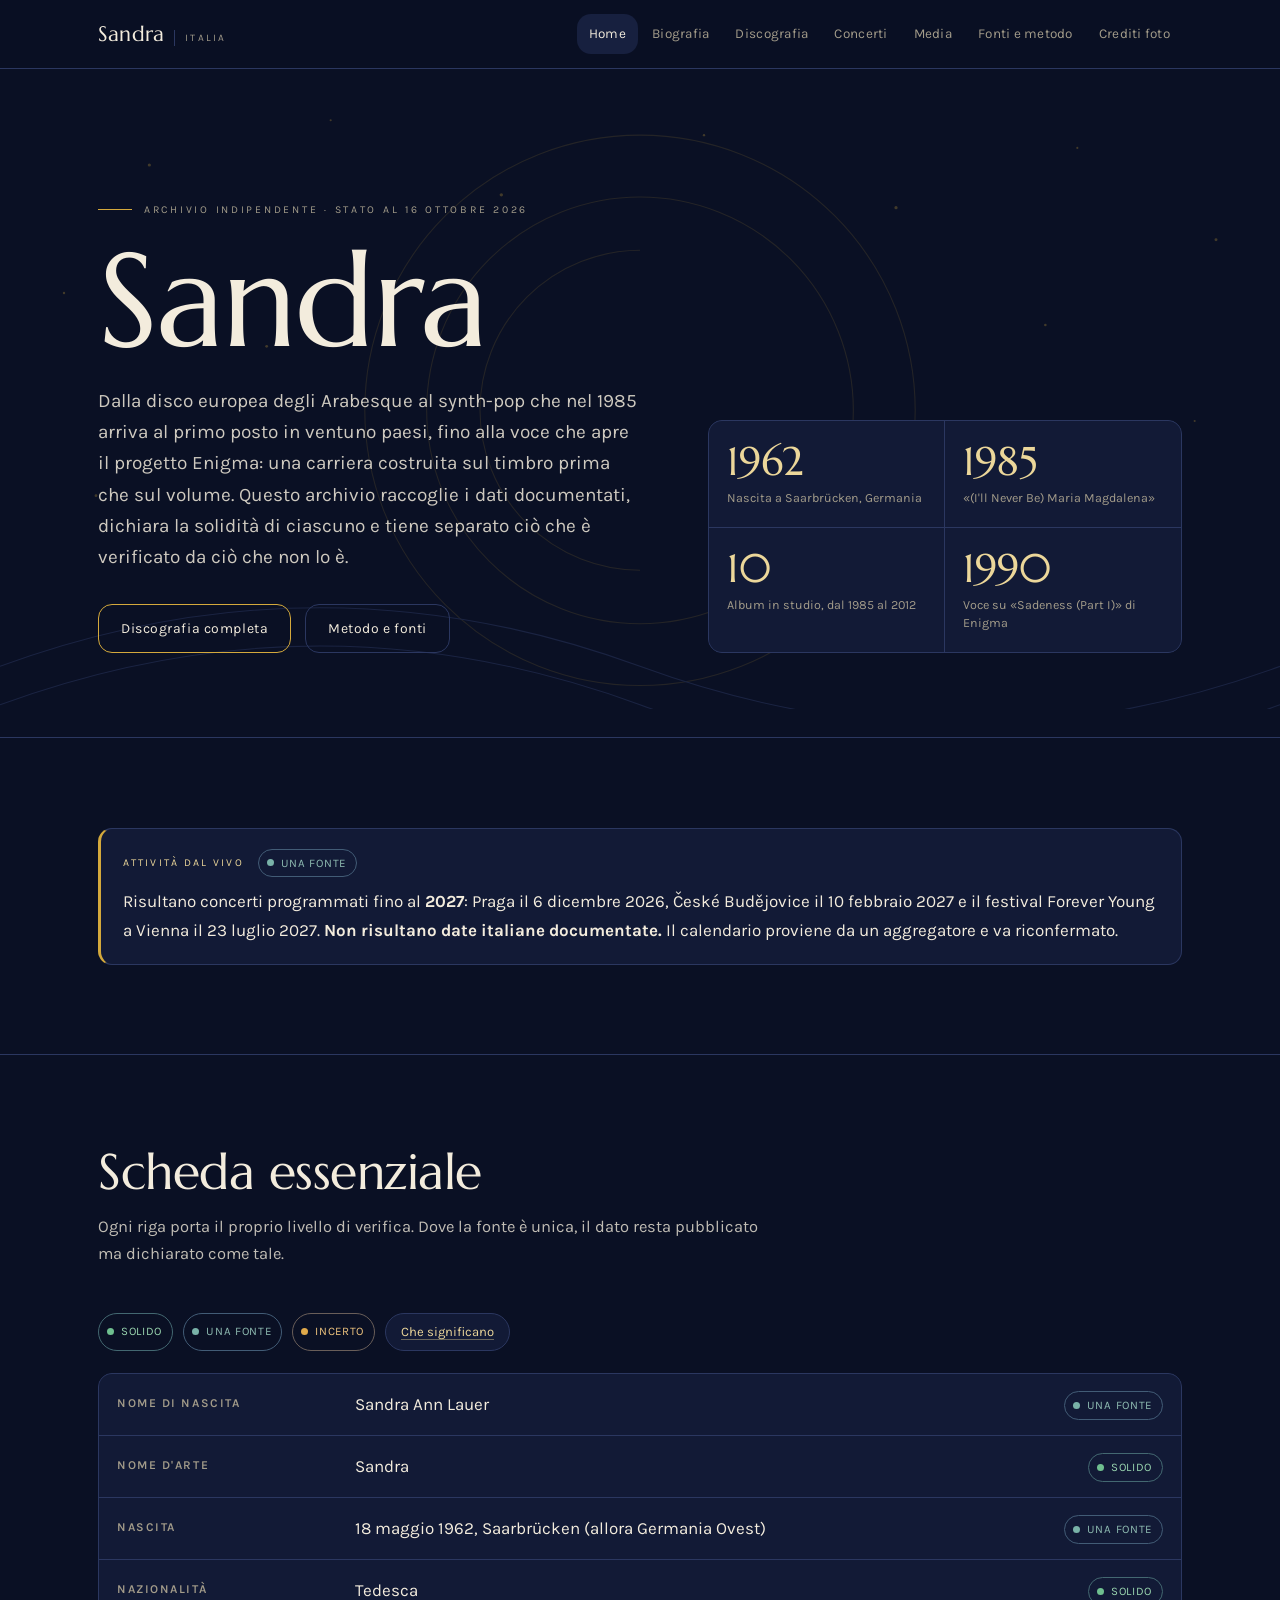
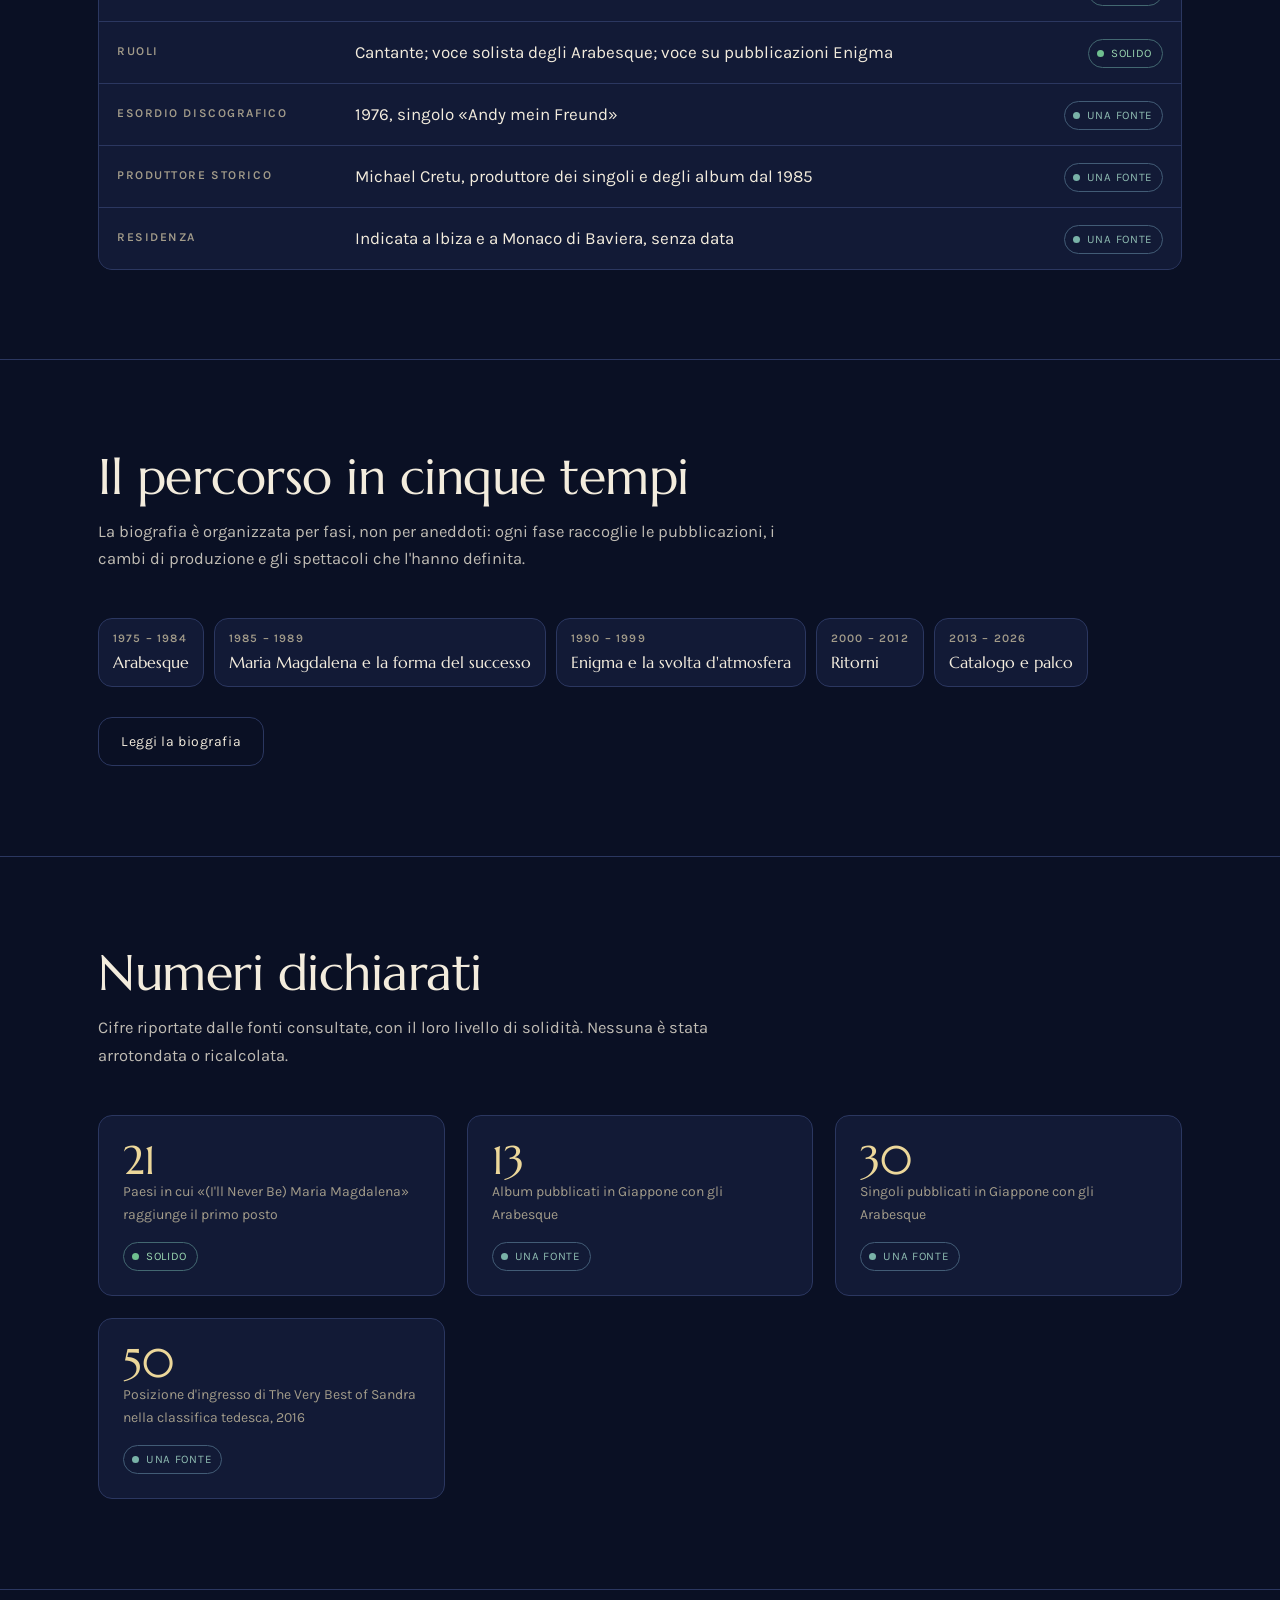
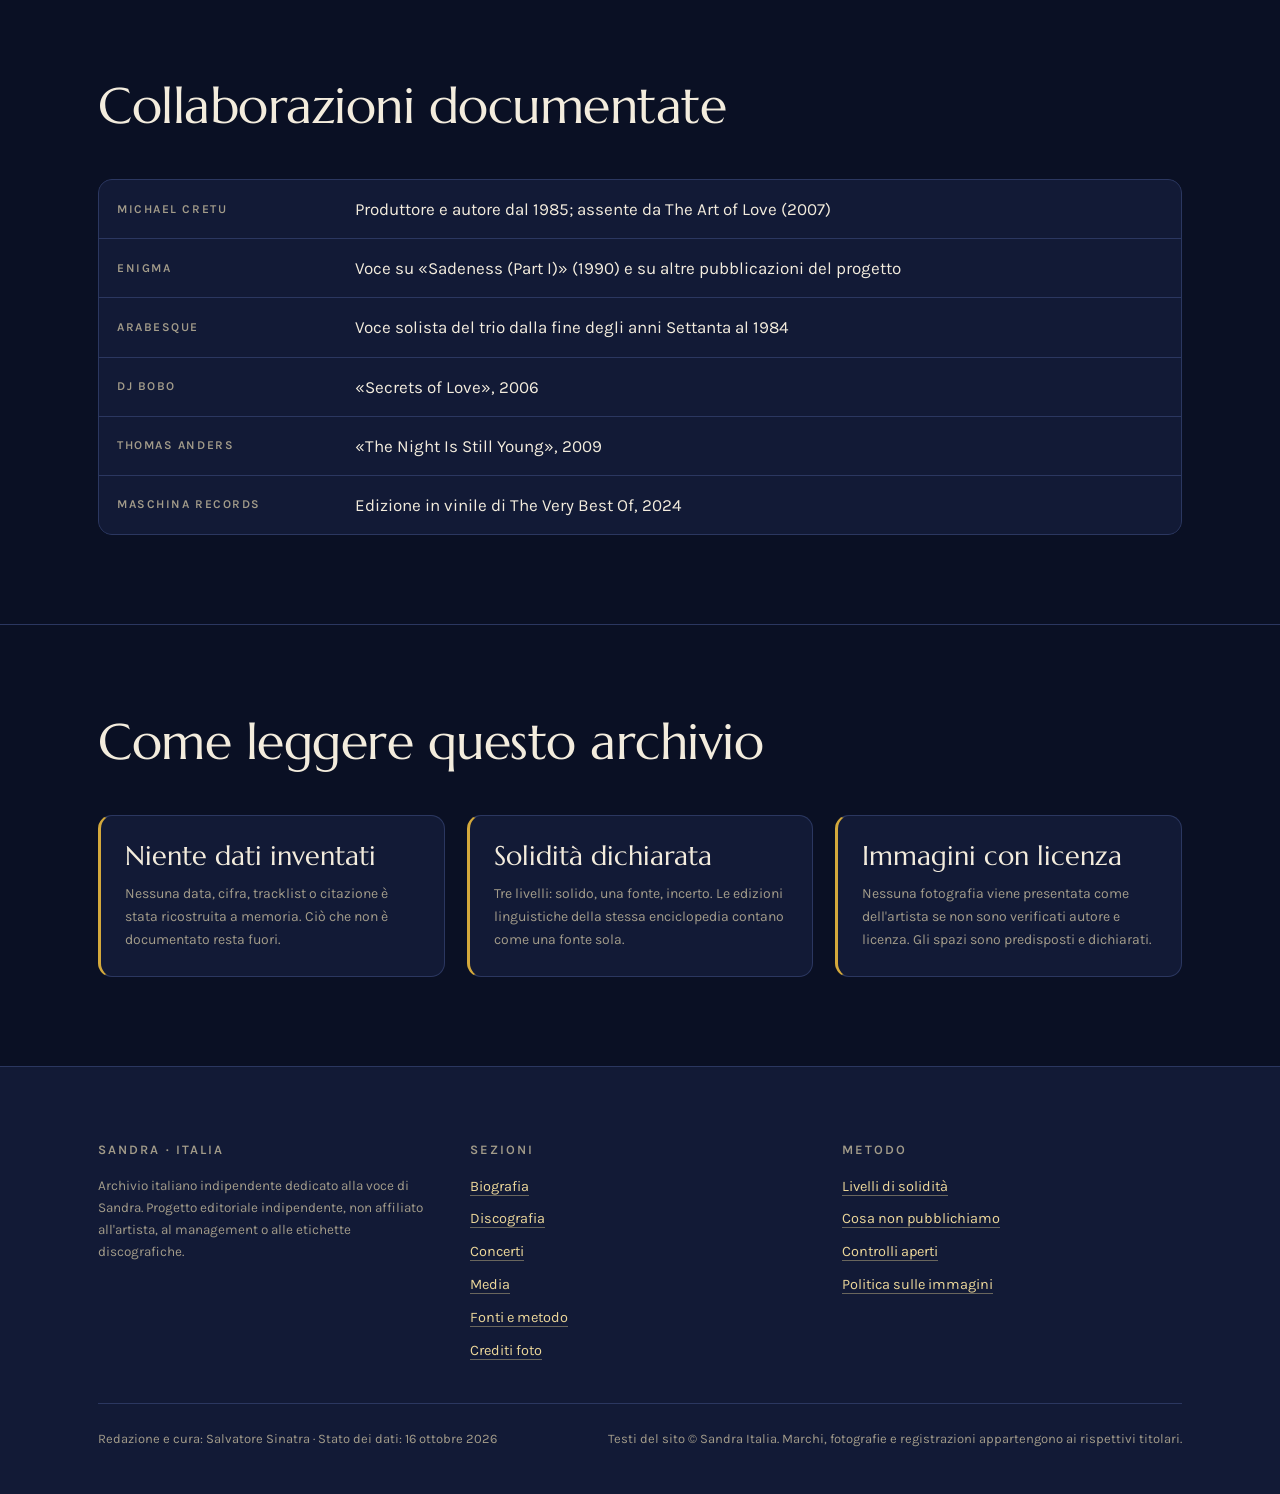
==== index.html @ 7adc15be "Sito Sandra Italia: versione definitiva verificata Sito statico multipagina in italiano (7 pagine + " ====
<!doctype html>
<html lang="it">
<head>
<meta charset="utf-8">
<meta name="viewport" content="width=device-width, initial-scale=1">
<title>Sandra · Italia — Archivio italiano indipendente dedicato alla voce di Sandra</title>
<meta name="description" content="Archivio italiano indipendente su Sandra (Sandra Ann Lauer): biografia, discografia con date verificate, Arabesque, il ruolo in Enigma, concerti e metodo delle fonti. Sito non ufficiale.">
<meta name="author" content="Salvatore Sinatra">
<meta name="robots" content="index, follow">
<meta property="og:type" content="website">
<meta property="og:locale" content="it_IT">
<meta property="og:site_name" content="Sandra · Italia">
<meta property="og:title" content="Sandra · Italia — Archivio italiano indipendente dedicato alla voce di Sandra">
<meta property="og:description" content="Archivio italiano indipendente su Sandra (Sandra Ann Lauer): biografia, discografia con date verificate, Arabesque, il ruolo in Enigma, concerti e metodo delle fonti. Sito non ufficiale.">
<meta name="twitter:card" content="summary_large_image">
<link rel="canonical" href="./index.html">
<link rel="preconnect" href="https://fonts.googleapis.com">
<link rel="preconnect" href="https://fonts.gstatic.com" crossorigin>
<link rel="stylesheet" href="https://fonts.googleapis.com/css2?family=Marcellus&family=Karla:wght@400;500;700&display=swap">
<link rel="stylesheet" href="./assets/css/style.css">
<link rel="icon" href="./assets/img/favicon.svg" type="image/svg+xml">
<script type="application/ld+json">{"@context": "https://schema.org", "@type": "WebSite", "name": "Sandra · Italia", "inLanguage": "it-IT", "description": "Archivio italiano indipendente su Sandra (Sandra Ann Lauer): biografia, discografia con date verificate, Arabesque, il ruolo in Enigma, concerti e metodo delle fonti. Sito non ufficiale.", "about": {"@type": "Person", "name": "Sandra"}, "author": {"@type": "Person", "name": "Salvatore Sinatra"}, "dateModified": "2026-10-16"}</script>
</head>
<body data-site="sandra">
<a class="skip" href="#main">Salta al contenuto</a>
<header class="site-head">
  <div class="wrap head-row">
    <a class="brand" href="./index.html">
      <span class="brand-name">Sandra</span>
      <span class="brand-tag">Italia</span>
    </a>
    <button class="nav-toggle" type="button" aria-expanded="false" aria-controls="nav">Menu</button>
    <nav id="nav" aria-label="Navigazione principale">
      <ul>
        <li><a href="./index.html" aria-current="page">Home</a></li>
        <li><a href="./biografia.html">Biografia</a></li>
        <li><a href="./discografia.html">Discografia</a></li>
        <li><a href="./concerti.html">Concerti</a></li>
        <li><a href="./media.html">Media</a></li>
        <li><a href="./fonti.html">Fonti e metodo</a></li>
        <li><a href="./crediti-foto.html">Crediti foto</a></li>
      </ul>
    </nav>
  </div>
</header>
<main id="main">
<section class="hero">
<svg class="hero-motif" viewBox="0 0 1200 600" preserveAspectRatio="xMidYMid slice" aria-hidden="true" focusable="false">
<g fill="var(--accent)" opacity=".55">
<circle cx="140" cy="90" r="1.5"/><circle cx="310" cy="48" r="1"/><circle cx="470" cy="118" r="1.6"/>
<circle cx="660" cy="62" r="1.1"/><circle cx="840" cy="130" r="1.5"/><circle cx="1010" cy="74" r="1"/>
<circle cx="1140" cy="160" r="1.4"/><circle cx="60" cy="210" r="1.1"/><circle cx="250" cy="260" r="1.3"/>
<circle cx="980" cy="240" r="1.2"/><circle cx="1120" cy="330" r="1"/><circle cx="90" cy="400" r="1.3"/>
</g>
<g fill="none" stroke="var(--accent)" stroke-opacity=".26" stroke-width="1">
<path d="M600 520a200 200 0 0 1 0-400a200 200 0 0 1 0 400z"/>
<path d="M600 470a150 150 0 0 1 0-300"/>
<circle cx="600" cy="320" r="258"/>
</g>
<path d="M0 560q300-110 600 0t600 0" fill="none" stroke="var(--line)" stroke-width="1"/>
<path d="M0 596q300-110 600 0t600 0" fill="none" stroke="var(--line)" stroke-width="1"/>
</svg>
<div class="wrap">
  <div class="hero-grid">
    <div>
      <p class="kicker">Archivio indipendente · stato al 16 ottobre 2026</p>
      <h1>Sandra</h1>
      <p class="hero-lead">Dalla disco europea degli Arabesque al synth-pop che nel 1985 arriva al primo posto in ventuno paesi, fino alla voce che apre il progetto Enigma: una carriera costruita sul timbro prima che sul volume. Questo archivio raccoglie i dati documentati, dichiara la solidità di ciascuno e tiene separato ciò che è verificato da ciò che non lo è.</p>
      <div class="cta-row">
        <a class="btn" href="./discografia.html">Discografia completa</a>
        <a class="btn ghost" href="./fonti.html">Metodo e fonti</a>
      </div>
    </div>
    <div class="stack">
      <div class="facts"><div class="fact"><div class="fact-n">1962</div><div class="fact-l">Nascita a Saarbrücken, Germania</div></div><div class="fact"><div class="fact-n">1985</div><div class="fact-l">«(I'll Never Be) Maria Magdalena»</div></div><div class="fact"><div class="fact-n">10</div><div class="fact-l">Album in studio, dal 1985 al 2012</div></div><div class="fact"><div class="fact-n">1990</div><div class="fact-l">Voce su «Sadeness (Part I)» di Enigma</div></div></div>
    </div>
  </div>
</div>
</section>

<section>
<div class="wrap stack">
  <div class="alert">
    <div class="alert-top"><span class="alert-label">Attività dal vivo</span><span class="sol s-one"><span class="sol-dot" aria-hidden="true"></span>Una fonte</span></div>
    <p>Risultano concerti programmati fino al <strong>2027</strong>: Praga il 6 dicembre 2026, České Budějovice il 10 febbraio 2027 e il festival Forever Young a Vienna il 23 luglio 2027. <strong>Non risultano date italiane documentate.</strong> Il calendario proviene da un aggregatore e va riconfermato.</p>
  </div>
</div>
</section>

<section>
<div class="wrap">
  <div class="sec-head">
    <h2>Scheda essenziale</h2>
    <p class="sec-intro">Ogni riga porta il proprio livello di verifica. Dove la fonte è unica,
    il dato resta pubblicato ma dichiarato come tale.</p>
  </div>
  <div class="legend"><span class="sol s-solid"><span class="sol-dot" aria-hidden="true"></span>Solido</span><span class="sol s-one"><span class="sol-dot" aria-hidden="true"></span>Una fonte</span><span class="sol s-weak"><span class="sol-dot" aria-hidden="true"></span>Incerto</span><span class="pill"><a href="./fonti.html#solidita">Che significano</a></span></div>
  <dl class="dl"><div class="dl-row"><dt>Nome di nascita</dt><dd>Sandra Ann Lauer</dd><dd><span class="sol s-one"><span class="sol-dot" aria-hidden="true"></span>Una fonte</span></dd></div><div class="dl-row"><dt>Nome d'arte</dt><dd>Sandra</dd><dd><span class="sol s-solid"><span class="sol-dot" aria-hidden="true"></span>Solido</span></dd></div><div class="dl-row"><dt>Nascita</dt><dd>18 maggio 1962, Saarbrücken (allora Germania Ovest)</dd><dd><span class="sol s-one"><span class="sol-dot" aria-hidden="true"></span>Una fonte</span></dd></div><div class="dl-row"><dt>Nazionalità</dt><dd>Tedesca</dd><dd><span class="sol s-solid"><span class="sol-dot" aria-hidden="true"></span>Solido</span></dd></div><div class="dl-row"><dt>Ruoli</dt><dd>Cantante; voce solista degli Arabesque; voce su pubblicazioni Enigma</dd><dd><span class="sol s-solid"><span class="sol-dot" aria-hidden="true"></span>Solido</span></dd></div><div class="dl-row"><dt>Esordio discografico</dt><dd>1976, singolo «Andy mein Freund»</dd><dd><span class="sol s-one"><span class="sol-dot" aria-hidden="true"></span>Una fonte</span></dd></div><div class="dl-row"><dt>Produttore storico</dt><dd>Michael Cretu, produttore dei singoli e degli album dal 1985</dd><dd><span class="sol s-one"><span class="sol-dot" aria-hidden="true"></span>Una fonte</span></dd></div><div class="dl-row"><dt>Residenza</dt><dd>Indicata a Ibiza e a Monaco di Baviera, senza data</dd><dd><span class="sol s-one"><span class="sol-dot" aria-hidden="true"></span>Una fonte</span></dd></div></dl>
</div>
</section>

<section>
<div class="wrap">
  <div class="sec-head">
    <h2>Il percorso in cinque tempi</h2>
    <p class="sec-intro">La biografia è organizzata per fasi, non per aneddoti: ogni fase raccoglie
    le pubblicazioni, i cambi di produzione e gli spettacoli che l'hanno definita.</p>
  </div>
  <ul class="markers"><li><b>1975 – 1984</b><span>Arabesque</span></li><li><b>1985 – 1989</b><span>Maria Magdalena e la forma del successo</span></li><li><b>1990 – 1999</b><span>Enigma e la svolta d'atmosfera</span></li><li><b>2000 – 2012</b><span>Ritorni</span></li><li><b>2013 – 2026</b><span>Catalogo e palco</span></li></ul>
  <div class="cta-row"><a class="btn ghost" href="./biografia.html">Leggi la biografia</a></div>
</div>
</section>

<section>
<div class="wrap">
  <div class="sec-head"><h2>Numeri dichiarati</h2>
  <p class="sec-intro">Cifre riportate dalle fonti consultate, con il loro livello di solidità.
  Nessuna è stata arrotondata o ricalcolata.</p></div>
  <div class="grid g3"><div class="card"><div class="fact-n">21</div><p class="slot-note">Paesi in cui «(I'll Never Be) Maria Magdalena» raggiunge il primo posto</p><span class="sol s-solid"><span class="sol-dot" aria-hidden="true"></span>Solido</span></div><div class="card"><div class="fact-n">13</div><p class="slot-note">Album pubblicati in Giappone con gli Arabesque</p><span class="sol s-one"><span class="sol-dot" aria-hidden="true"></span>Una fonte</span></div><div class="card"><div class="fact-n">30</div><p class="slot-note">Singoli pubblicati in Giappone con gli Arabesque</p><span class="sol s-one"><span class="sol-dot" aria-hidden="true"></span>Una fonte</span></div><div class="card"><div class="fact-n">50</div><p class="slot-note">Posizione d'ingresso di The Very Best of Sandra nella classifica tedesca, 2016</p><span class="sol s-one"><span class="sol-dot" aria-hidden="true"></span>Una fonte</span></div></div>
</div>
</section>

<section>
<div class="wrap">
  <div class="sec-head"><h2>Collaborazioni documentate</h2></div>
  <dl class="dl"><div class="dl-row"><dt>Michael Cretu</dt><dd>Produttore e autore dal 1985; assente da The Art of Love (2007)</dd><dd></dd></div><div class="dl-row"><dt>Enigma</dt><dd>Voce su «Sadeness (Part I)» (1990) e su altre pubblicazioni del progetto</dd><dd></dd></div><div class="dl-row"><dt>Arabesque</dt><dd>Voce solista del trio dalla fine degli anni Settanta al 1984</dd><dd></dd></div><div class="dl-row"><dt>DJ BoBo</dt><dd>«Secrets of Love», 2006</dd><dd></dd></div><div class="dl-row"><dt>Thomas Anders</dt><dd>«The Night Is Still Young», 2009</dd><dd></dd></div><div class="dl-row"><dt>Maschina Records</dt><dd>Edizione in vinile di The Very Best Of, 2024</dd><dd></dd></div></dl>
</div>
</section>

<section>
<div class="wrap">
  <div class="sec-head"><h2>Come leggere questo archivio</h2></div>
  <div class="grid g3">
    <div class="card accent"><h3>Niente dati inventati</h3><p class="slot-note">Nessuna data, cifra,
    tracklist o citazione è stata ricostruita a memoria. Ciò che non è documentato resta fuori.</p></div>
    <div class="card accent"><h3>Solidità dichiarata</h3><p class="slot-note">Tre livelli: solido,
    una fonte, incerto. Le edizioni linguistiche della stessa enciclopedia contano come una fonte sola.</p></div>
    <div class="card accent"><h3>Immagini con licenza</h3><p class="slot-note">Nessuna fotografia
    viene presentata come dell'artista se non sono verificati autore e licenza. Gli spazi sono predisposti e dichiarati.</p></div>
  </div>
</div>
</section>
</main>
<footer class="site-foot">
  <div class="wrap">
    <div class="foot-grid">
      <div>
        <h4>Sandra · Italia</h4>
        <p class="disclaimer">Archivio italiano indipendente dedicato alla voce di Sandra. Progetto editoriale indipendente,
        non affiliato all'artista, al management o alle etichette discografiche.</p>
      </div>
      <div>
        <h4>Sezioni</h4>
        <ul>
        <li><a href="./biografia.html">Biografia</a></li>
        <li><a href="./discografia.html">Discografia</a></li>
        <li><a href="./concerti.html">Concerti</a></li>
        <li><a href="./media.html">Media</a></li>
        <li><a href="./fonti.html">Fonti e metodo</a></li>
        <li><a href="./crediti-foto.html">Crediti foto</a></li>
        </ul>
      </div>
      <div>
        <h4>Metodo</h4>
        <ul>
          <li><a href="./fonti.html#solidita">Livelli di solidità</a></li>
          <li><a href="./fonti.html#non-pubblicato">Cosa non pubblichiamo</a></li>
          <li><a href="./fonti.html#controlli">Controlli aperti</a></li>
          <li><a href="./crediti-foto.html">Politica sulle immagini</a></li>
        </ul>
      </div>
    </div>
    <div class="foot-bottom">
      <span>Redazione e cura: Salvatore Sinatra · Stato dei dati: 16 ottobre 2026</span>
      <span>Testi del sito © Sandra Italia. Marchi, fotografie e registrazioni appartengono ai rispettivi titolari.</span>
    </div>
  </div>
</footer>
<script src="./assets/js/site.js" defer></script>
</body>
</html>
---- assets/css/style.css ----
:root {
  --ground: #0a1024;
  --surface: #121a36;
  --surface-2: #17203f;
  --line: #2b3760;
  --ink: #f3ecdd;
  --muted: #a39c8a;
  --accent: #d4a93c;
  --accent-soft: #ecd79a;
  --accent-2: #79b2a8;
  --display: 'Marcellus', Georgia, serif;
  --body: 'Karla', system-ui, sans-serif;
  --wrap: 1180px;
  --gut: clamp(18px, 4vw, 48px);
  --r: 14px;
  color-scheme: dark;
}

*, *::before, *::after { box-sizing: border-box; }

html { -webkit-text-size-adjust: 100%; scroll-behavior: smooth; }
@media (prefers-reduced-motion: reduce) {
  html { scroll-behavior: auto; }
  * { animation: none !important; transition: none !important; }
}

body {
  margin: 0;
  background: var(--ground);
  color: var(--ink);
  font-family: var(--body);
  font-size: 17px;
  line-height: 1.65;
  overflow-x: hidden;
  -webkit-font-smoothing: antialiased;
}

img, svg { max-width: 100%; display: block; }

a { color: var(--accent-soft); text-decoration: none; border-bottom: 1px solid color-mix(in srgb, var(--accent-soft) 40%, transparent); }
a:hover { color: var(--ink); border-bottom-color: var(--ink); }
a:focus-visible, button:focus-visible, summary:focus-visible {
  outline: 2px solid var(--accent-soft); outline-offset: 3px; border-radius: 2px;
}

.skip {
  position: absolute; left: -9999px; top: 0; z-index: 99;
  background: var(--accent); color: #fff; padding: 12px 18px; font-weight: 600;
}
.skip:focus { left: 12px; top: 12px; }

.wrap { width: 100%; max-width: var(--wrap); margin-inline: auto; padding-inline: var(--gut); }

/* ---------- header ---------- */
.site-head {
  position: sticky; top: 0; z-index: 40;
  background: color-mix(in srgb, var(--ground) 92%, transparent);
  backdrop-filter: blur(10px);
  border-bottom: 1px solid var(--line);
}
.head-row { display: flex; align-items: center; justify-content: space-between; gap: 16px; min-height: 68px; }
.brand { display: flex; align-items: baseline; gap: 10px; border: 0; }
.brand:hover { border: 0; }
.brand-name { font-family: var(--display); font-size: 21px; letter-spacing: .01em; color: var(--ink); }
.brand-tag {
  font-size: 10px; letter-spacing: .22em; text-transform: uppercase; color: var(--muted);
  border-left: 1px solid var(--line); padding-left: 10px;
}

.nav-toggle {
  display: none; background: transparent; border: 1px solid var(--line); color: var(--ink);
  font: inherit; font-size: 13px; letter-spacing: .12em; text-transform: uppercase;
  padding: 9px 14px; cursor: pointer; border-radius: var(--r); min-height: 44px;
}
nav ul { display: flex; gap: 2px; list-style: none; margin: 0; padding: 0; flex-wrap: wrap; }
nav a {
  display: block; border: 0; padding: 9px 12px; font-size: 13.5px; color: var(--muted);
  letter-spacing: .02em; border-radius: var(--r);
}
nav a:hover { color: var(--ink); background: var(--surface); border: 0; }
nav a[aria-current="page"] { color: var(--ink); background: var(--surface-2); }

@media (max-width: 920px) {
  .nav-toggle { display: block; }
  nav { display: none; width: 100%; padding-bottom: 14px; }
  nav.open { display: block; }
  nav ul { flex-direction: column; gap: 0; }
  nav a { padding: 13px 4px; border-bottom: 1px solid var(--line); border-radius: 0; }
  .head-row { flex-wrap: wrap; }
}

/* ---------- hero ---------- */
.hero { position: relative; padding: clamp(56px, 11vw, 132px) 0 clamp(40px, 7vw, 84px); overflow: hidden; }
.hero-motif { position: absolute; inset: 0; pointer-events: none; opacity: .5; }
.hero-grid { position: relative; display: grid; grid-template-columns: minmax(0, 1.15fr) minmax(0, 1fr); gap: clamp(28px, 5vw, 72px); align-items: end; }
@media (max-width: 860px) { .hero-grid { grid-template-columns: 1fr; align-items: start; } }

.kicker {
  font-size: 10.5px; letter-spacing: .26em; text-transform: uppercase; color: var(--muted);
  margin: 0 0 22px; display: flex; align-items: center; gap: 12px;
}
.kicker::before { content: ""; width: 34px; height: 1px; background: var(--accent); flex: none; }

h1 {
  font-family: var(--display); font-weight: 400;
  font-size: clamp(54px, 13vw, 132px); line-height: .92; letter-spacing: -.015em;
  margin: 0 0 24px;
}
.hero-lead { font-size: clamp(16.5px, 1.6vw, 19px); color: color-mix(in srgb, var(--ink) 84%, var(--ground)); max-width: 54ch; margin: 0; }

.facts { display: grid; grid-template-columns: repeat(2, minmax(0, 1fr)); gap: 1px; background: var(--line); border: 1px solid var(--line); border-radius: var(--r); overflow: hidden; }
.fact { background: var(--surface); padding: 20px 18px; }
.fact-n { font-family: var(--display); font-size: clamp(28px, 3.4vw, 40px); line-height: 1; color: var(--accent-soft); }
.fact-l { font-size: 12.5px; color: var(--muted); margin-top: 8px; line-height: 1.45; }

/* ---------- alert ---------- */
.alert {
  border: 1px solid var(--line); border-left: 3px solid var(--accent);
  background: var(--surface); padding: 20px 22px; border-radius: var(--r);
  display: grid; gap: 10px; margin: 0;
}
.alert-top { display: flex; align-items: center; gap: 14px; flex-wrap: wrap; }
.alert-label { font-size: 10.5px; letter-spacing: .2em; text-transform: uppercase; color: var(--accent-soft); }

/* ---------- sections ---------- */
section { padding: clamp(46px, 7vw, 92px) 0; border-top: 1px solid var(--line); }
section:first-of-type { border-top: 0; }
.sec-head { display: grid; gap: 14px; margin-bottom: clamp(26px, 4vw, 46px); max-width: 68ch; }
h2 { font-family: var(--display); font-weight: 400; font-size: clamp(30px, 4.6vw, 50px); line-height: 1.08; letter-spacing: -.01em; margin: 0; }
h3 { font-family: var(--display); font-weight: 400; font-size: clamp(21px, 2.4vw, 27px); line-height: 1.2; margin: 0 0 10px; }
h4 { font-size: 13px; letter-spacing: .16em; text-transform: uppercase; color: var(--muted); margin: 0 0 12px; font-weight: 600; }
p { margin: 0 0 1em; }
p:last-child { margin-bottom: 0; }
.sec-intro { color: color-mix(in srgb, var(--ink) 78%, var(--ground)); font-size: 16.5px; }

/* ---------- solidity chips ---------- */
.sol {
  display: inline-flex; align-items: center; gap: 7px; white-space: nowrap;
  font-size: 11.5px; letter-spacing: .06em; text-transform: uppercase;
  padding: 4px 10px 4px 8px; border: 1px solid var(--line); border-radius: 999px; color: var(--muted);
}
.sol-dot { width: 7px; height: 7px; border-radius: 50%; flex: none; }
.s-solid .sol-dot { background: #6fbf8f; }
.s-solid { color: #9ad6b0; border-color: color-mix(in srgb, #6fbf8f 36%, var(--line)); }
.s-one .sol-dot { background: var(--accent-2); }
.s-one { color: color-mix(in srgb, var(--accent-2) 82%, var(--ink)); border-color: color-mix(in srgb, var(--accent-2) 30%, var(--line)); }
.s-weak .sol-dot { background: #e0a94a; }
.s-weak { color: #f0c57f; border-color: color-mix(in srgb, #e0a94a 34%, var(--line)); }

.legend { display: flex; gap: 10px; flex-wrap: wrap; margin-bottom: 22px; }

/* ---------- tables ---------- */
.tbl-wrap { overflow-x: auto; border: 1px solid var(--line); border-radius: var(--r); background: var(--surface); }
table { width: 100%; border-collapse: collapse; min-width: 720px; font-size: 15px; }
caption { text-align: left; padding: 16px 18px 0; font-size: 12.5px; color: var(--muted); }
th, td { text-align: left; padding: 13px 16px; border-bottom: 1px solid var(--line); vertical-align: top; }
thead th {
  font-size: 10.5px; letter-spacing: .16em; text-transform: uppercase; color: var(--muted);
  font-weight: 600; background: var(--surface-2); position: sticky; top: 0;
}
tbody tr:last-child td { border-bottom: 0; }
tbody tr:hover td { background: var(--surface-2); }
td.t-title { font-family: var(--display); font-size: 17.5px; }
td.t-date { white-space: nowrap; font-variant-numeric: tabular-nums; }
td.t-note { color: var(--muted); font-size: 14px; max-width: 34ch; }

/* ---------- cards / grids ---------- */
.grid { display: grid; gap: clamp(16px, 2vw, 22px); }
.g2 { grid-template-columns: repeat(auto-fit, minmax(min(100%, 320px), 1fr)); }
.g3 { grid-template-columns: repeat(auto-fit, minmax(min(100%, 260px), 1fr)); }

.card { background: var(--surface); border: 1px solid var(--line); border-radius: var(--r); padding: 24px; }
.card.accent { border-left: 3px solid var(--accent); }

/* ---------- biografia timeline ---------- */
.era { display: grid; grid-template-columns: 180px minmax(0, 1fr); gap: clamp(20px, 4vw, 54px); padding: clamp(30px, 4vw, 48px) 0; border-top: 1px solid var(--line); }
.era:first-child { border-top: 0; padding-top: 0; }
@media (max-width: 760px) { .era { grid-template-columns: 1fr; gap: 16px; } }
.era-period { font-family: var(--display); font-size: clamp(22px, 2.6vw, 30px); color: var(--accent-soft); line-height: 1.1; position: sticky; top: 92px; align-self: start; }
@media (max-width: 760px) { .era-period { position: static; } }
.era-body p { max-width: 68ch; }
.markers { display: flex; gap: 10px; flex-wrap: wrap; margin-top: 22px; list-style: none; padding: 0; }
.markers li { border: 1px solid var(--line); border-radius: var(--r); padding: 10px 14px; background: var(--surface); }
.markers b { display: block; font-size: 11.5px; letter-spacing: .1em; text-transform: uppercase; color: var(--muted); font-weight: 600; }
.markers span { font-family: var(--display); font-size: 16px; }

/* ---------- definition rows ---------- */
.dl { display: grid; gap: 1px; background: var(--line); border: 1px solid var(--line); border-radius: var(--r); overflow: hidden; margin: 0; }
.dl-row { display: grid; grid-template-columns: 220px minmax(0, 1fr) auto; gap: 18px; background: var(--surface); padding: 15px 18px; align-items: center; }
@media (max-width: 760px) { .dl-row { grid-template-columns: 1fr; gap: 6px; } }
.dl-row dt { font-size: 12px; letter-spacing: .13em; text-transform: uppercase; color: var(--muted); font-weight: 600; }
.dl-row dd { margin: 0; }

/* ---------- media / photo slots ---------- */
.slot {
  border: 1px dashed color-mix(in srgb, var(--accent) 45%, var(--line));
  border-radius: var(--r); background: var(--surface);
  padding: 22px; display: grid; gap: 12px; align-content: start;
}
.slot-ratio {
  aspect-ratio: 16 / 9; border: 1px solid var(--line); border-radius: calc(var(--r) * .7);
  background:
    repeating-linear-gradient(135deg, color-mix(in srgb, var(--ink) 4%, transparent) 0 10px, transparent 10px 20px),
    var(--surface-2);
  display: grid; place-items: center; text-align: center; padding: 16px;
}
.slot-ratio span { font-size: 11.5px; letter-spacing: .16em; text-transform: uppercase; color: var(--muted); }
.slot-kind { font-size: 10.5px; letter-spacing: .2em; text-transform: uppercase; color: var(--accent-soft); }
.slot-note { font-size: 14px; color: var(--muted); }
code { font-family: ui-monospace, "SFMono-Regular", Menlo, monospace; font-size: .88em; background: var(--surface-2); padding: 2px 6px; border-radius: 4px; border: 1px solid var(--line); }
pre { background: var(--surface-2); border: 1px solid var(--line); border-radius: var(--r); padding: 18px; overflow-x: auto; font-size: 13.5px; line-height: 1.55; }
pre code { background: none; border: 0; padding: 0; }

/* ---------- lists ---------- */
ul.plain, ol.plain { margin: 0; padding-left: 1.15em; }
ul.plain li, ol.plain li { margin-bottom: .6em; }
ul.plain li:last-child, ol.plain li:last-child { margin-bottom: 0; }
ul.ticks { list-style: none; margin: 0; padding: 0; display: grid; gap: 14px; }
ul.ticks li { display: grid; grid-template-columns: 22px minmax(0, 1fr); gap: 12px; align-items: start; }
ul.ticks li::before { content: ""; width: 10px; height: 10px; margin-top: 8px; border: 1px solid var(--accent); border-radius: 50%; }

/* ---------- callout ---------- */
.note { border: 1px solid var(--line); background: var(--surface-2); border-radius: var(--r); padding: 20px 22px; }
.note.warn { border-left: 3px solid #e0a94a; }
.note.ok { border-left: 3px solid #6fbf8f; }

/* ---------- footer ---------- */
.site-foot { border-top: 1px solid var(--line); padding: clamp(40px, 6vw, 72px) 0 44px; background: var(--surface); }
.foot-grid { display: grid; grid-template-columns: repeat(auto-fit, minmax(min(100%, 230px), 1fr)); gap: 32px; }
.foot-grid h4 { margin-bottom: 14px; }
.foot-grid ul { list-style: none; margin: 0; padding: 0; display: grid; gap: 9px; font-size: 14.5px; }
.foot-bottom { margin-top: 40px; padding-top: 24px; border-top: 1px solid var(--line); display: flex; justify-content: space-between; gap: 18px; flex-wrap: wrap; font-size: 13px; color: var(--muted); }
.disclaimer { max-width: 70ch; font-size: 13.5px; color: var(--muted); }

/* ---------- misc ---------- */
.stack { display: grid; gap: clamp(20px, 3vw, 32px); }
.pill-row { display: flex; gap: 10px; flex-wrap: wrap; }
.pill { border: 1px solid var(--line); border-radius: 999px; padding: 7px 15px; font-size: 13px; color: var(--muted); background: var(--surface); }
.cta-row { display: flex; gap: 14px; flex-wrap: wrap; margin-top: 30px; }
.btn {
  display: inline-flex; align-items: center; gap: 10px; min-height: 46px;
  padding: 12px 22px; border: 1px solid var(--accent); color: var(--ink);
  font-size: 14px; letter-spacing: .04em; border-radius: var(--r); background: transparent;
}
.btn:hover { background: var(--accent); color: #fff; border-color: var(--accent); }
.btn.ghost { border-color: var(--line); }
.btn.ghost:hover { background: var(--surface-2); color: var(--ink); border-color: var(--line); }
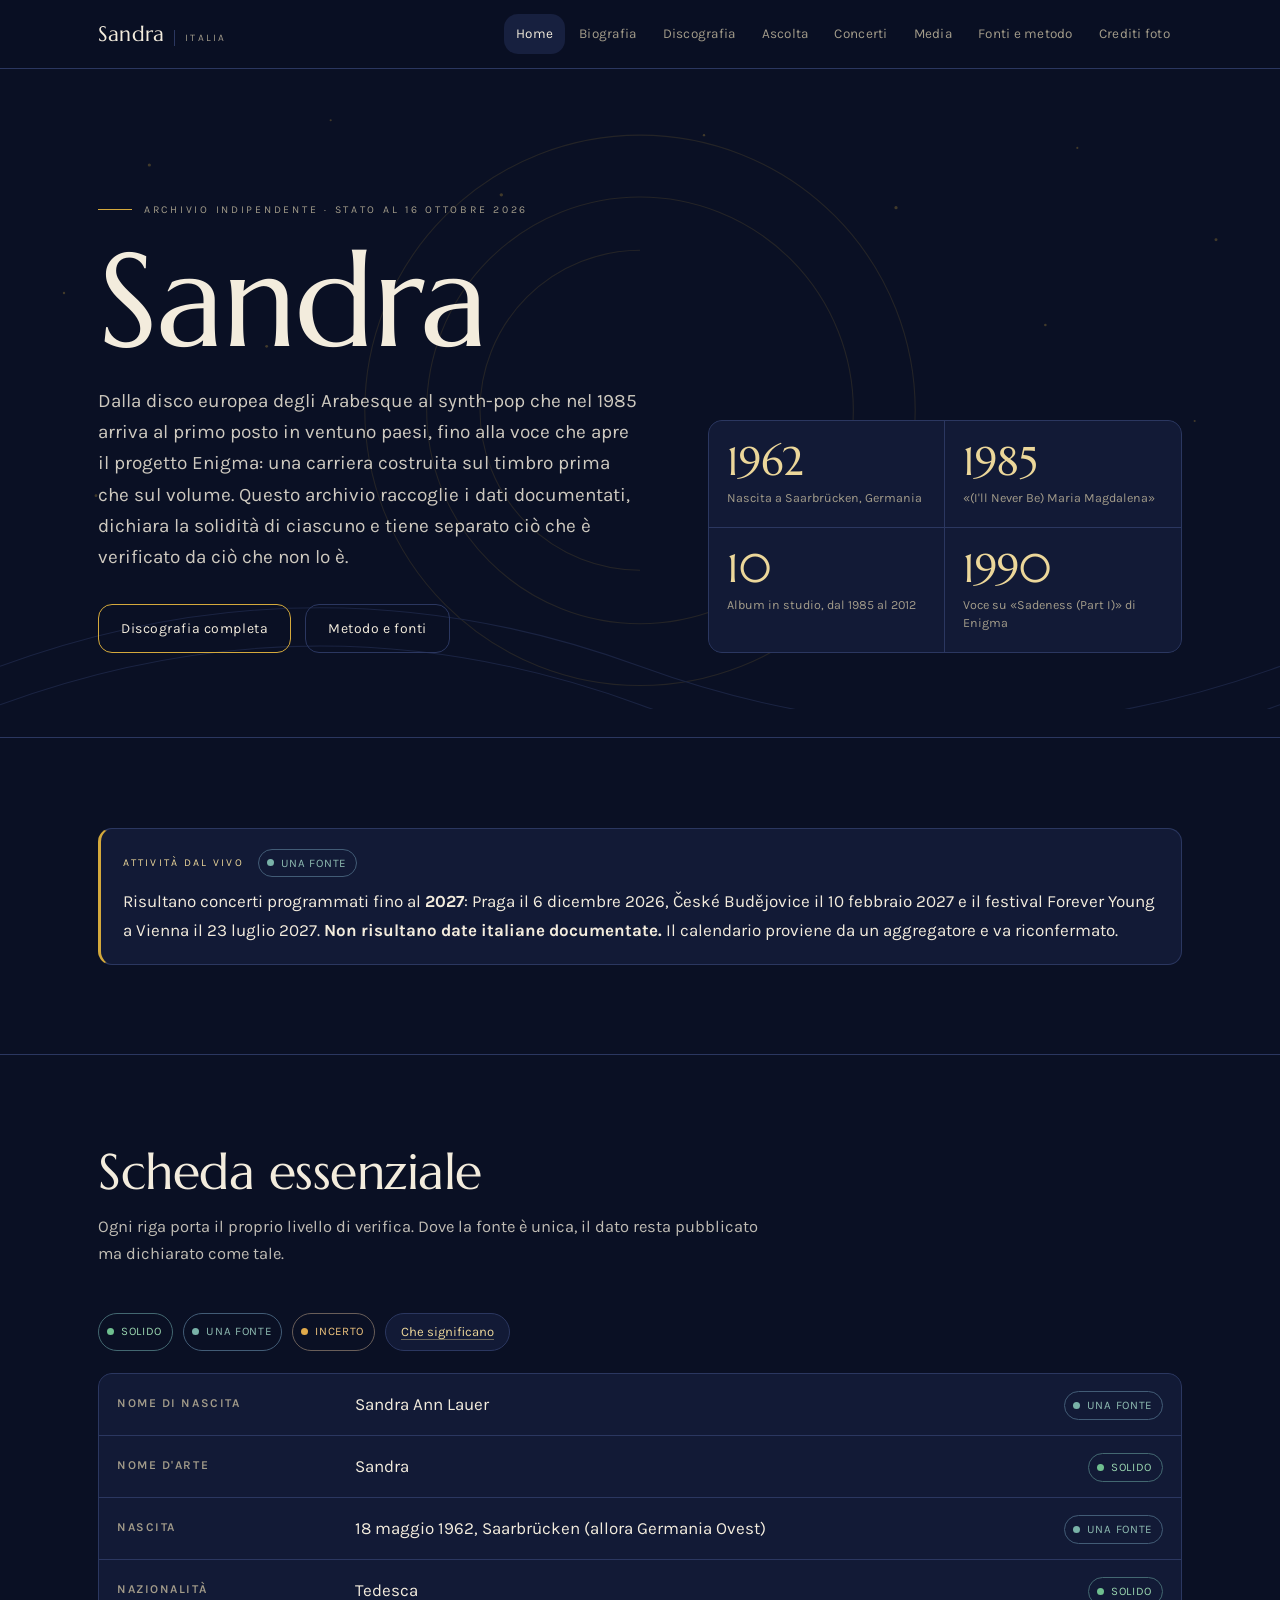
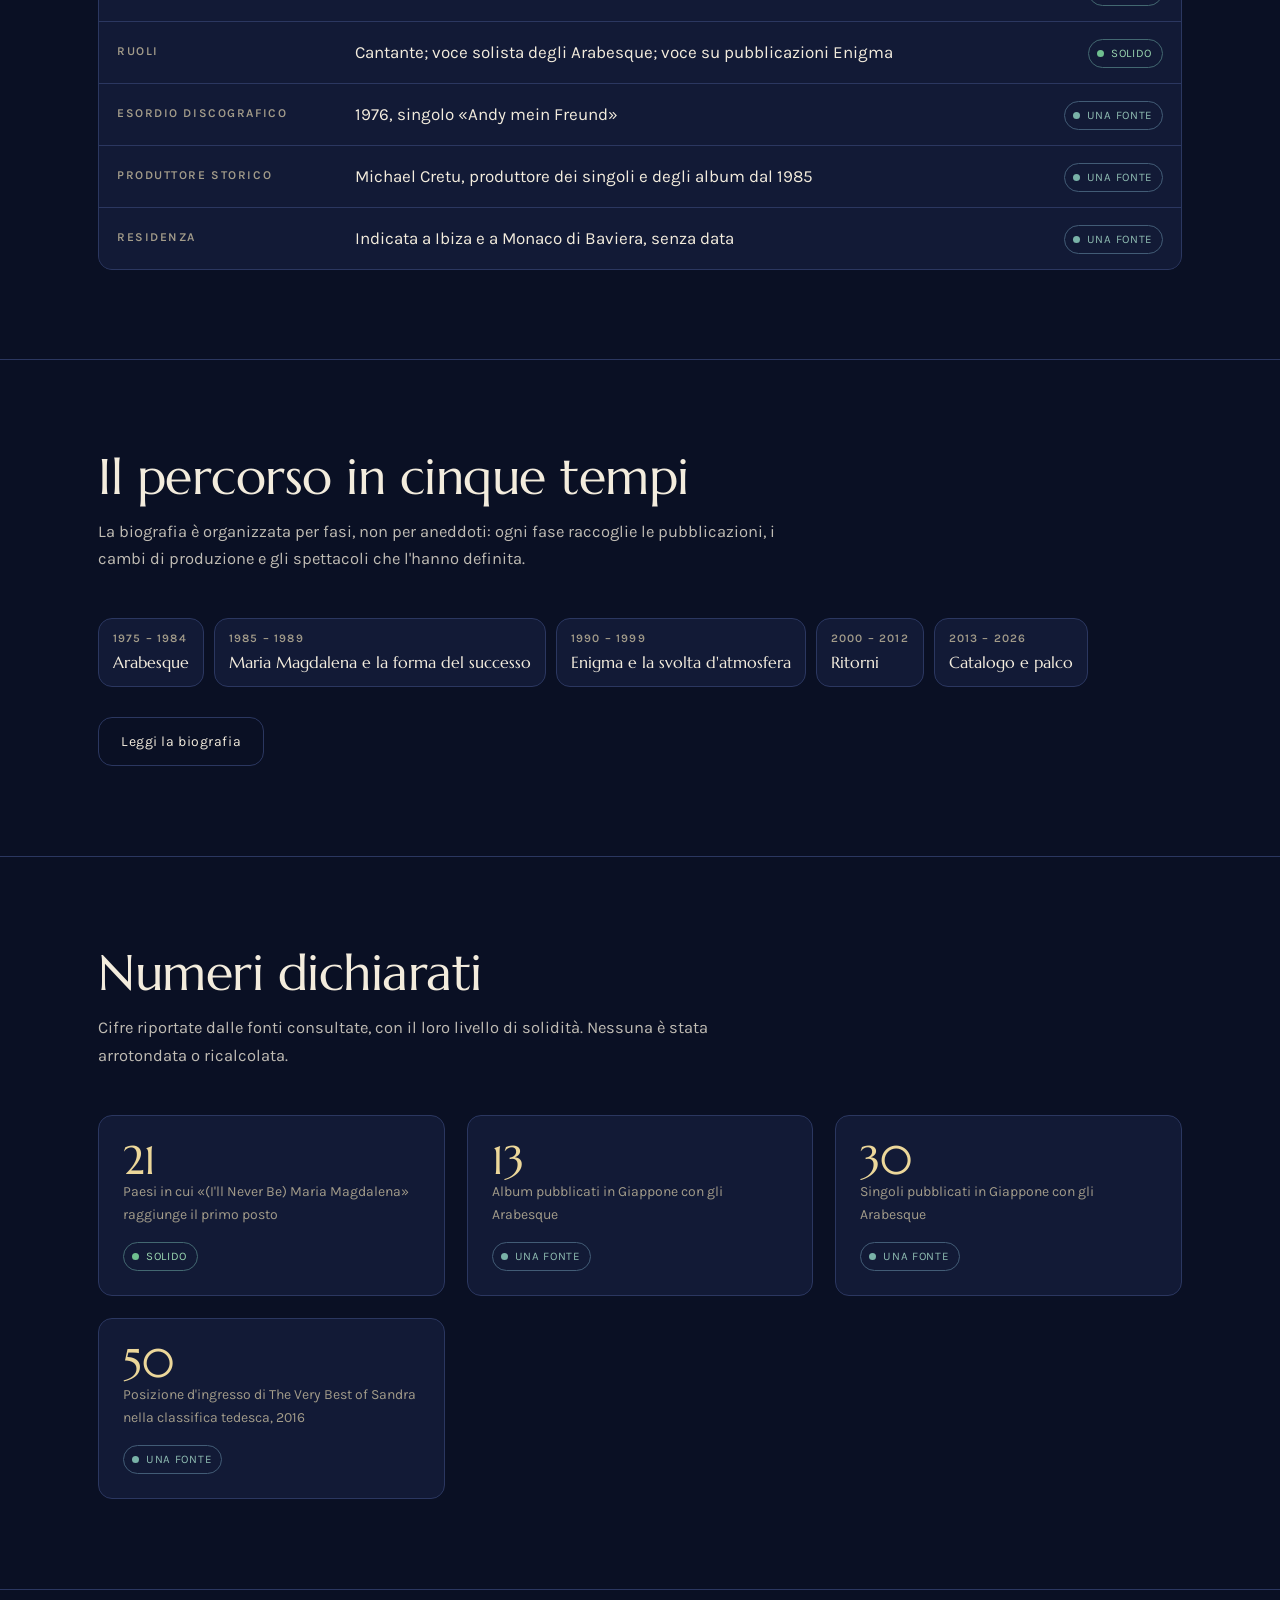
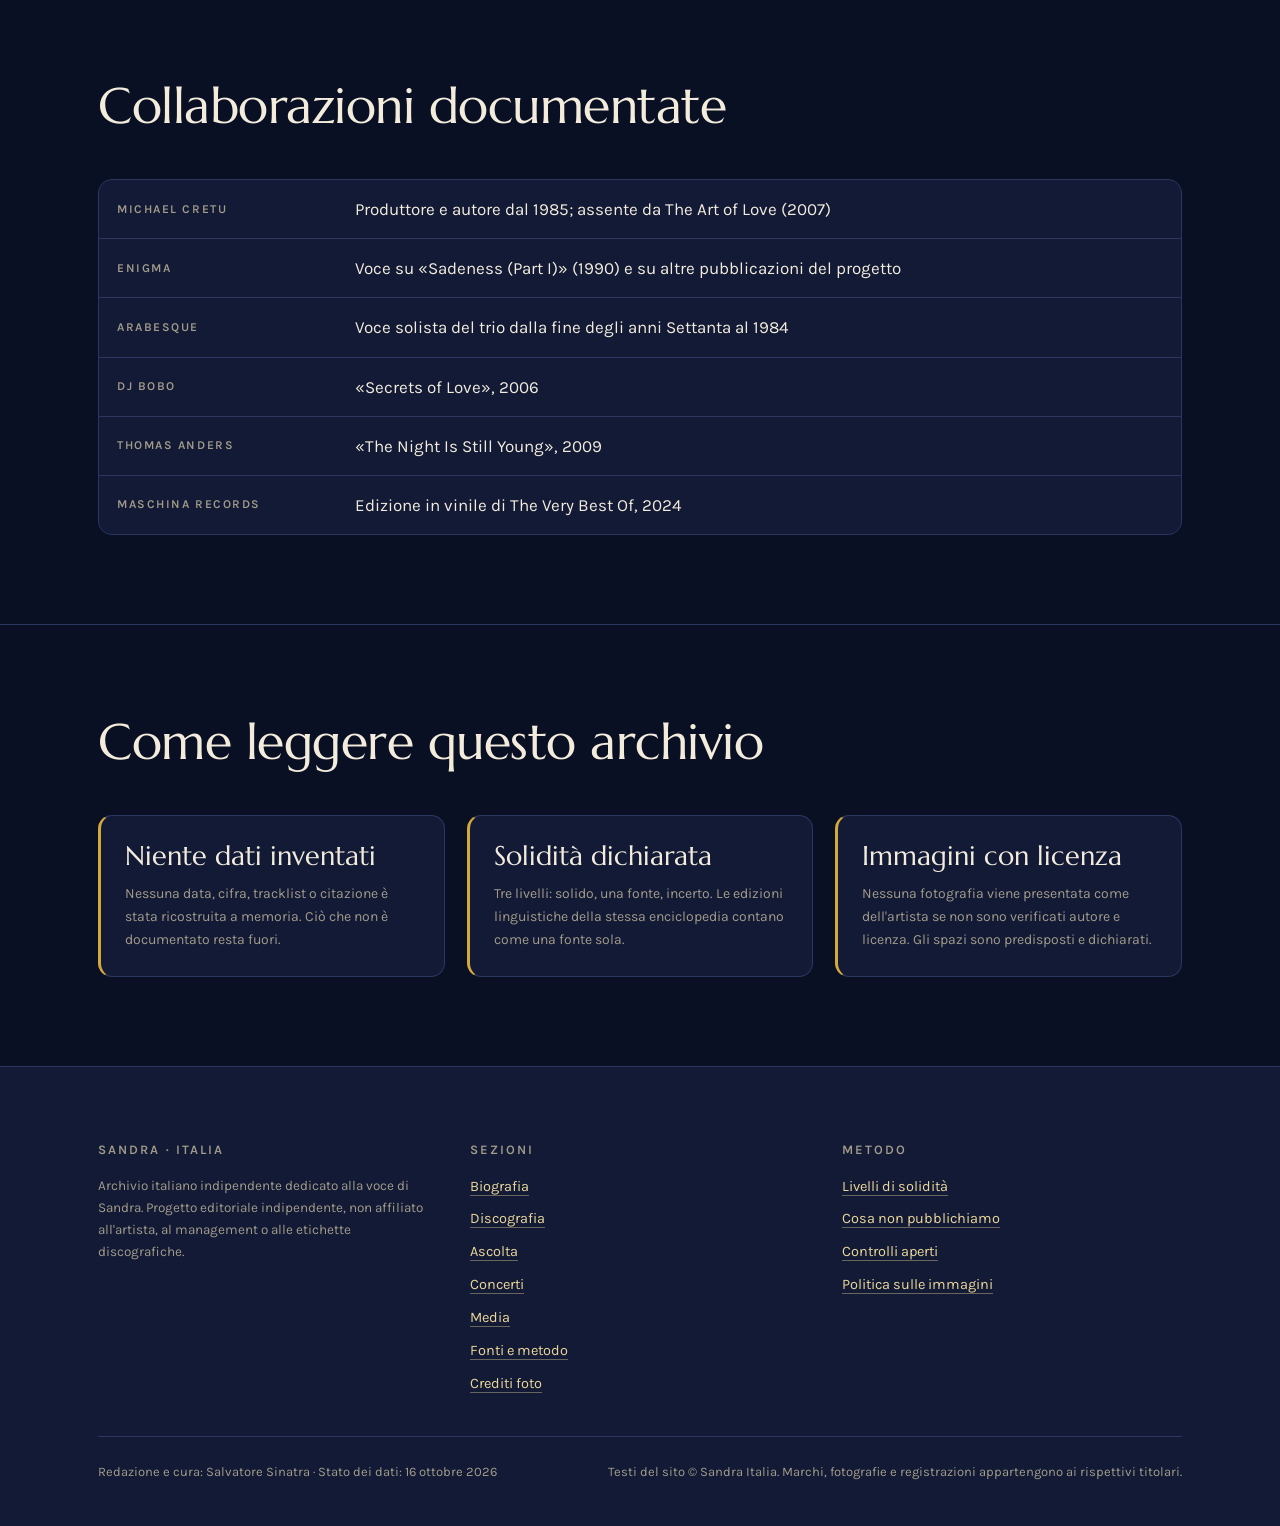
==== commit b438b0a4: "Aggiunta pagina Ascolta: profili ufficiali e lettore incorporato Spotify, Qobuz e Bandcamp verificat" ====
--- a/index.html
+++ b/index.html
@@ -35,6 +35,7 @@
         <li><a href="./index.html" aria-current="page">Home</a></li>
         <li><a href="./biografia.html">Biografia</a></li>
         <li><a href="./discografia.html">Discografia</a></li>
+        <li><a href="./ascolta.html">Ascolta</a></li>
         <li><a href="./concerti.html">Concerti</a></li>
         <li><a href="./media.html">Media</a></li>
         <li><a href="./fonti.html">Fonti e metodo</a></li>
@@ -154,6 +155,7 @@
         <ul>
         <li><a href="./biografia.html">Biografia</a></li>
         <li><a href="./discografia.html">Discografia</a></li>
+        <li><a href="./ascolta.html">Ascolta</a></li>
         <li><a href="./concerti.html">Concerti</a></li>
         <li><a href="./media.html">Media</a></li>
         <li><a href="./fonti.html">Fonti e metodo</a></li>
--- a/assets/css/style.css
+++ b/assets/css/style.css
@@ -207,6 +207,10 @@
 .slot-ratio span { font-size: 11.5px; letter-spacing: .16em; text-transform: uppercase; color: var(--muted); }
 .slot-kind { font-size: 10.5px; letter-spacing: .2em; text-transform: uppercase; color: var(--accent-soft); }
 .slot-note { font-size: 14px; color: var(--muted); }
+.embed-card { border: 1px solid var(--line); border-radius: var(--r); background: var(--surface); padding: 22px; display: grid; gap: 12px; align-content: start; }
+.embed-frame { border-radius: calc(var(--r) * .7); overflow: hidden; background: var(--surface-2); }
+.embed-frame iframe { display: block; }
+
 code { font-family: ui-monospace, "SFMono-Regular", Menlo, monospace; font-size: .88em; background: var(--surface-2); padding: 2px 6px; border-radius: 4px; border: 1px solid var(--line); }
 pre { background: var(--surface-2); border: 1px solid var(--line); border-radius: var(--r); padding: 18px; overflow-x: auto; font-size: 13.5px; line-height: 1.55; }
 pre code { background: none; border: 0; padding: 0; }
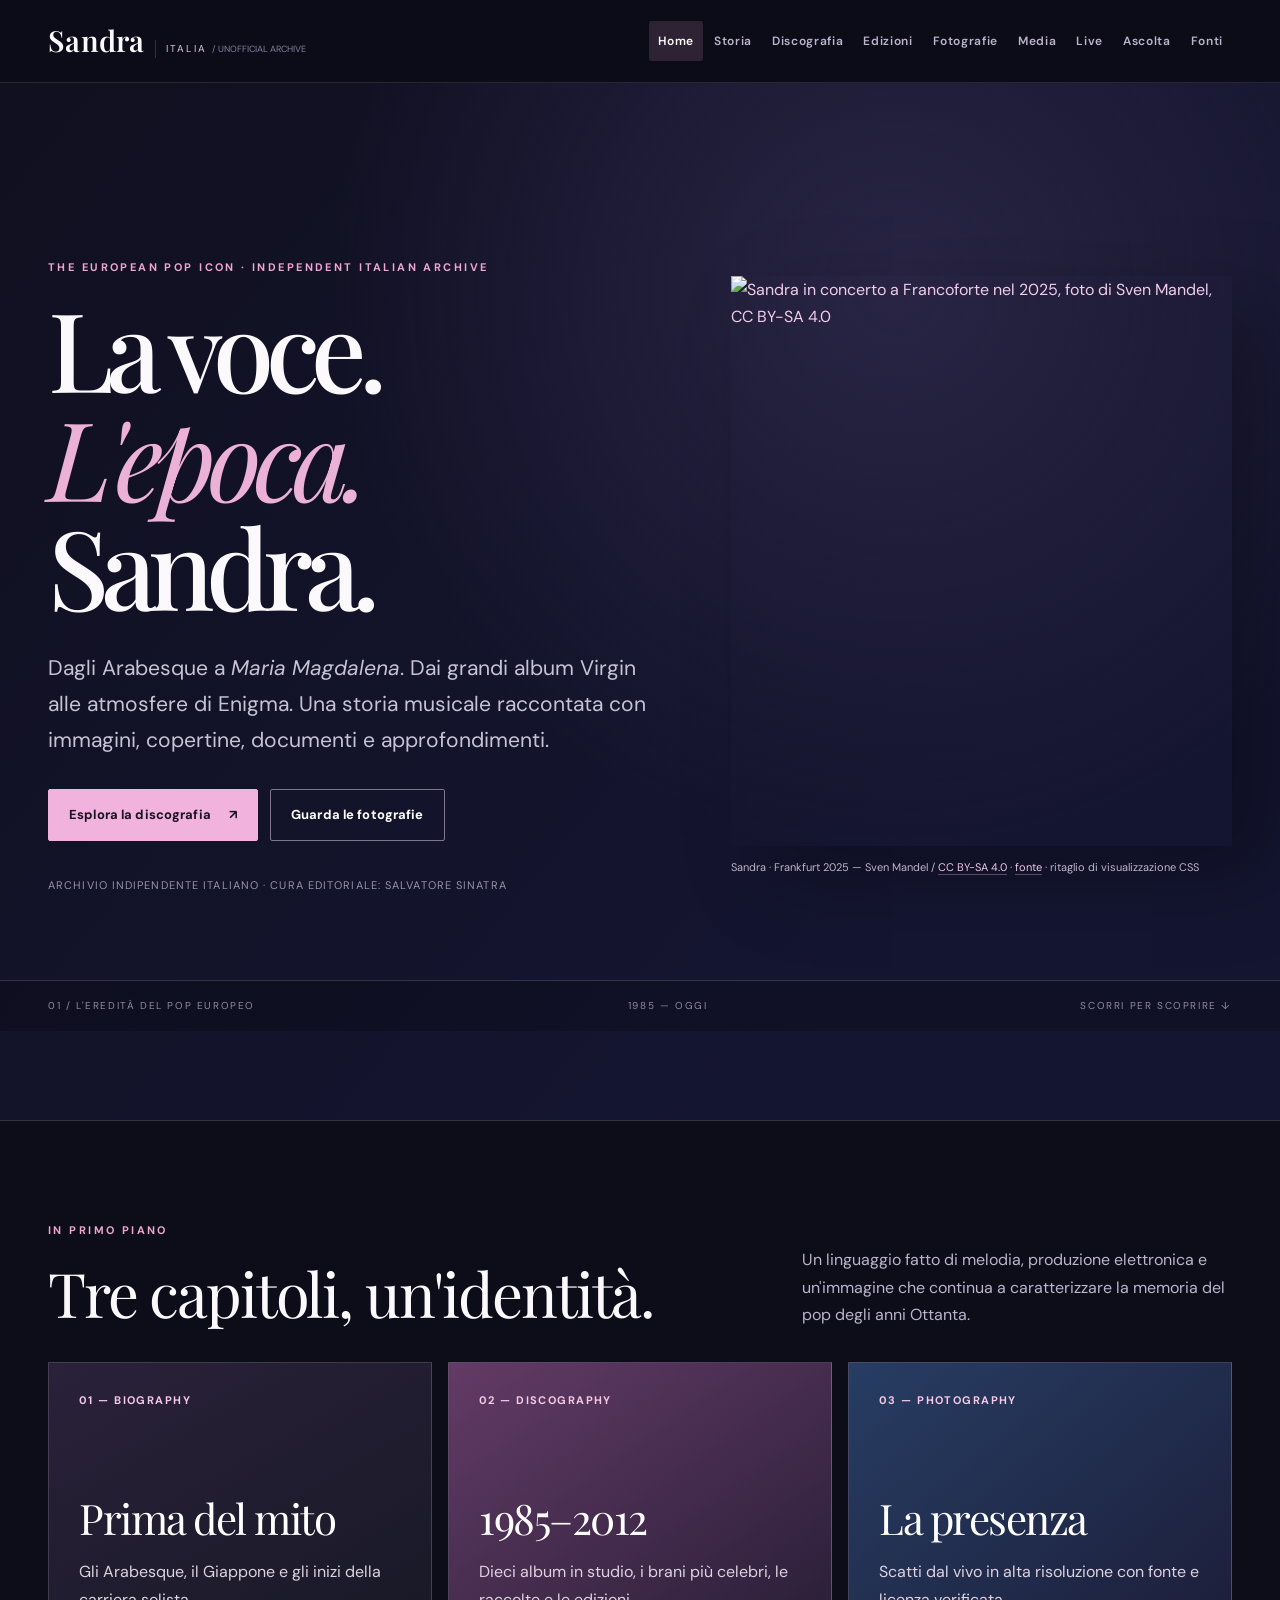
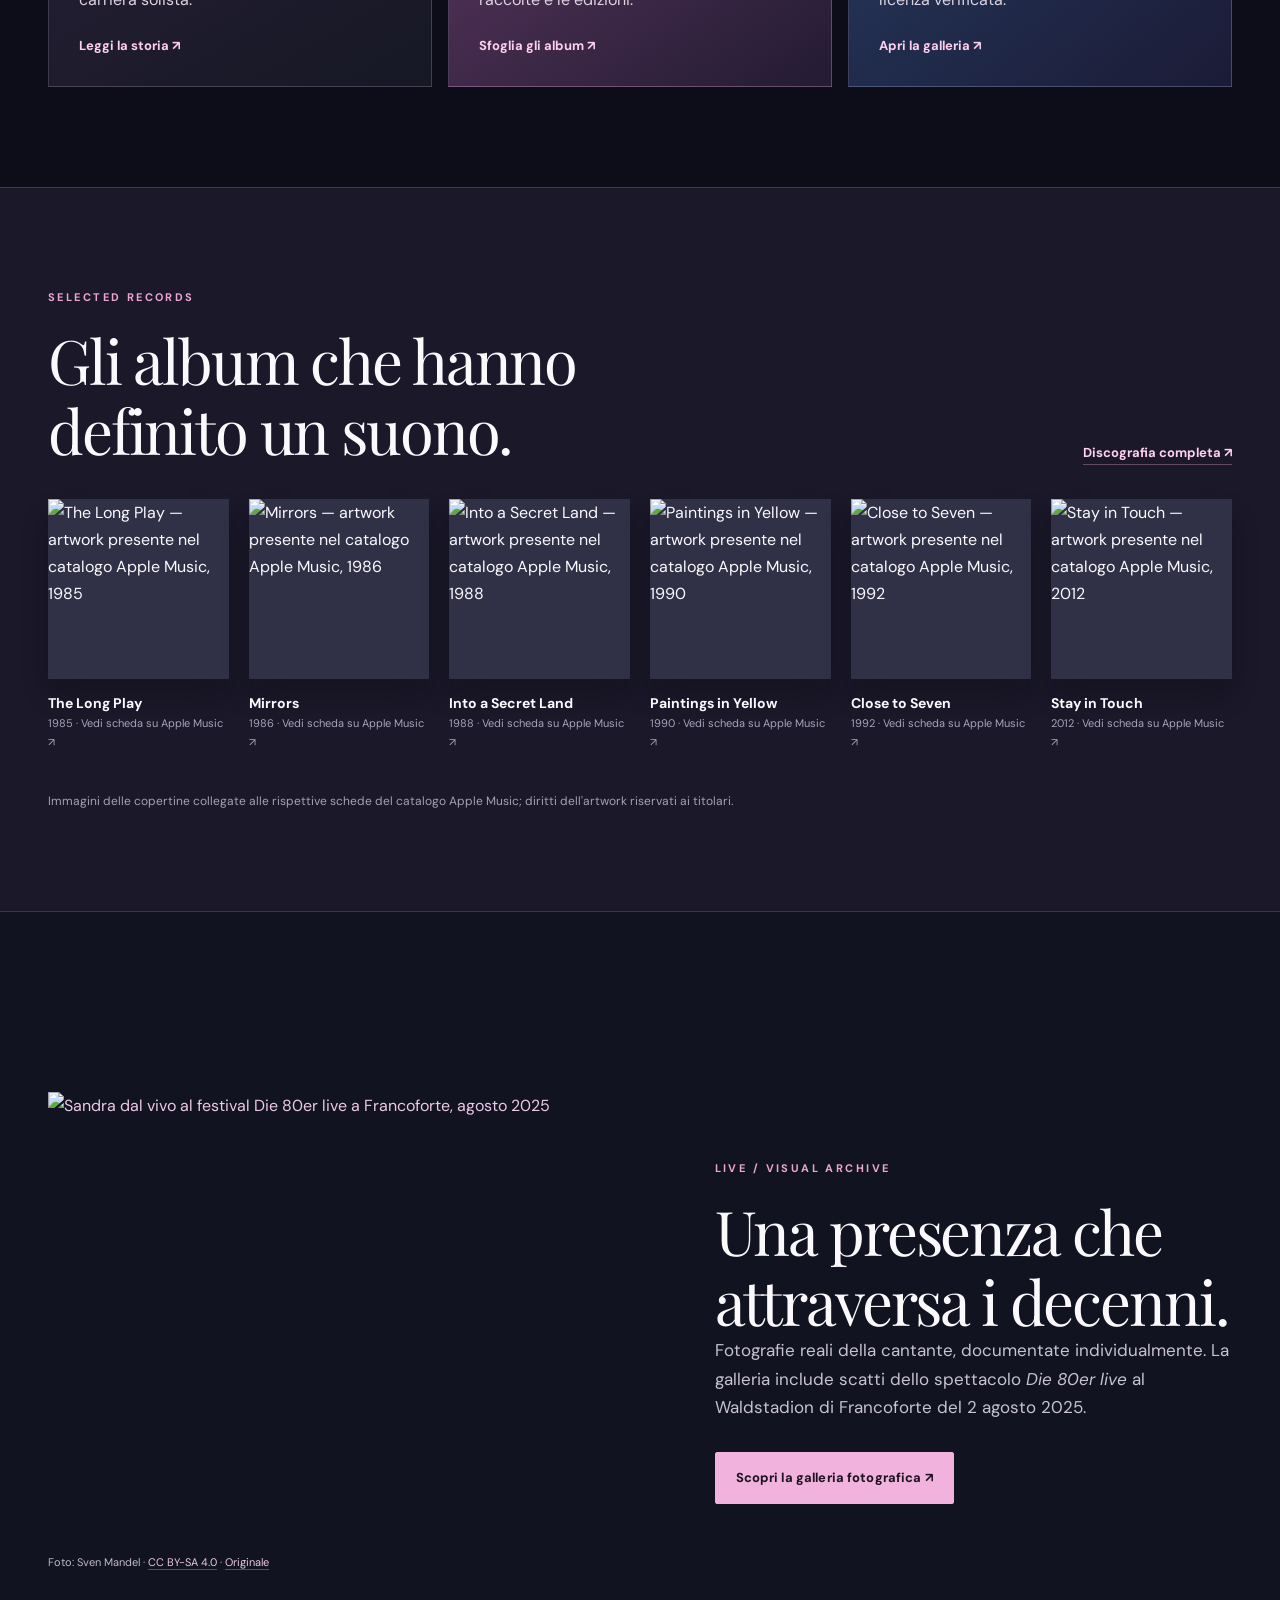
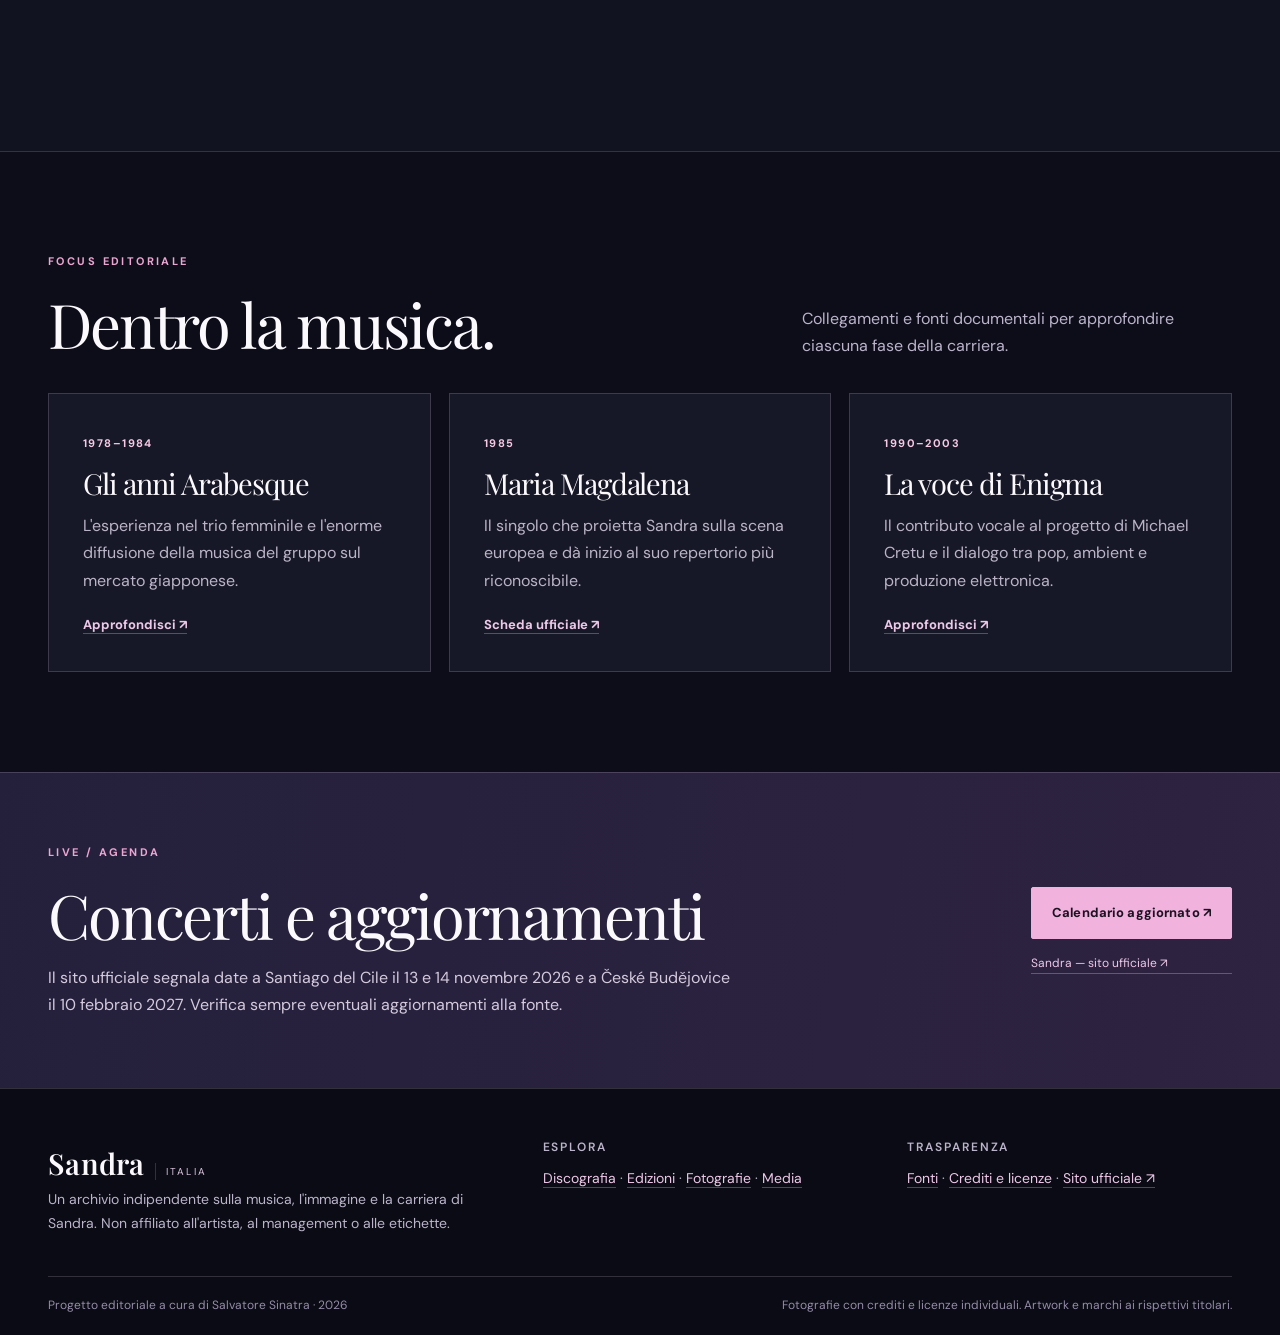
==== commit 478a1e3b: "feat: rebuild Sandra Italia with visual editorial design, licensed photography and vinyl archives" ====
--- a/index.html
+++ b/index.html
@@ -1,183 +1,13 @@
-<!doctype html>
-<html lang="it">
-<head>
-<meta charset="utf-8">
-<meta name="viewport" content="width=device-width, initial-scale=1">
-<title>Sandra · Italia — Archivio italiano indipendente dedicato alla voce di Sandra</title>
-<meta name="description" content="Archivio italiano indipendente su Sandra (Sandra Ann Lauer): biografia, discografia con date verificate, Arabesque, il ruolo in Enigma, concerti e metodo delle fonti. Sito non ufficiale.">
-<meta name="author" content="Salvatore Sinatra">
-<meta name="robots" content="index, follow">
-<meta property="og:type" content="website">
-<meta property="og:locale" content="it_IT">
-<meta property="og:site_name" content="Sandra · Italia">
-<meta property="og:title" content="Sandra · Italia — Archivio italiano indipendente dedicato alla voce di Sandra">
-<meta property="og:description" content="Archivio italiano indipendente su Sandra (Sandra Ann Lauer): biografia, discografia con date verificate, Arabesque, il ruolo in Enigma, concerti e metodo delle fonti. Sito non ufficiale.">
-<meta name="twitter:card" content="summary_large_image">
-<link rel="canonical" href="./index.html">
-<link rel="preconnect" href="https://fonts.googleapis.com">
-<link rel="preconnect" href="https://fonts.gstatic.com" crossorigin>
-<link rel="stylesheet" href="https://fonts.googleapis.com/css2?family=Marcellus&family=Karla:wght@400;500;700&display=swap">
-<link rel="stylesheet" href="./assets/css/style.css">
-<link rel="icon" href="./assets/img/favicon.svg" type="image/svg+xml">
-<script type="application/ld+json">{"@context": "https://schema.org", "@type": "WebSite", "name": "Sandra · Italia", "inLanguage": "it-IT", "description": "Archivio italiano indipendente su Sandra (Sandra Ann Lauer): biografia, discografia con date verificate, Arabesque, il ruolo in Enigma, concerti e metodo delle fonti. Sito non ufficiale.", "about": {"@type": "Person", "name": "Sandra"}, "author": {"@type": "Person", "name": "Salvatore Sinatra"}, "dateModified": "2026-10-16"}</script>
-</head>
-<body data-site="sandra">
-<a class="skip" href="#main">Salta al contenuto</a>
-<header class="site-head">
-  <div class="wrap head-row">
-    <a class="brand" href="./index.html">
-      <span class="brand-name">Sandra</span>
-      <span class="brand-tag">Italia</span>
-    </a>
-    <button class="nav-toggle" type="button" aria-expanded="false" aria-controls="nav">Menu</button>
-    <nav id="nav" aria-label="Navigazione principale">
-      <ul>
-        <li><a href="./index.html" aria-current="page">Home</a></li>
-        <li><a href="./biografia.html">Biografia</a></li>
-        <li><a href="./discografia.html">Discografia</a></li>
-        <li><a href="./ascolta.html">Ascolta</a></li>
-        <li><a href="./concerti.html">Concerti</a></li>
-        <li><a href="./media.html">Media</a></li>
-        <li><a href="./fonti.html">Fonti e metodo</a></li>
-        <li><a href="./crediti-foto.html">Crediti foto</a></li>
-      </ul>
-    </nav>
-  </div>
-</header>
+<!doctype html><html lang="it"><head><meta charset="utf-8"><meta name="viewport" content="width=device-width, initial-scale=1"><meta name="theme-color" content="#111025"><meta name="author" content="Salvatore Sinatra"><title>Home · La voce, il mito, le immagini — Sandra Italia</title><meta name="description" content="Sandra Italia: archivio editoriale illustrato della cantante tedesca. Fotografie Creative Commons verificate, discografia completa, storia, edizioni e concerti."><meta property="og:type" content="website"><meta property="og:locale" content="it_IT"><meta property="og:site_name" content="Sandra Italia"><meta property="og:title" content="Home · La voce, il mito, le immagini — Sandra Italia"><meta property="og:description" content="Sandra Italia: archivio editoriale illustrato della cantante tedesca. Fotografie Creative Commons verificate, discografia completa, storia, edizioni e concerti."><meta name="twitter:card" content="summary_large_image"><link rel="canonical" href="https://salvatoresinatra0001-ux.github.io/sandra-italia/index.html"><link rel="icon" href="./assets/img/favicon.svg" type="image/svg+xml"><link rel="preconnect" href="https://fonts.googleapis.com"><link rel="stylesheet" href="https://fonts.googleapis.com/css2?family=DM+Sans:wght@400;500;600;700&family=Playfair+Display:wght@400;500;600;700&display=swap"><link rel="stylesheet" href="./assets/css/style.css"></head><body class="redesign" data-site="sandra"><a class="skip" href="#main">Salta al contenuto</a><header class="site-head"><div class="wrap head-row"><a class="brand" href="./index.html" aria-label="Sandra Italia — Home"><span class="brand-name">Sandra</span><span class="brand-tag">Italia <em>/ Unofficial archive</em></span></a><button class="nav-toggle" type="button" aria-expanded="false" aria-controls="nav">Menu</button><nav id="nav" aria-label="Navigazione principale"><ul><li><a href="./index.html" aria-current="page">Home</a></li><li><a href="./biografia.html">Storia</a></li><li><a href="./discografia.html">Discografia</a></li><li><a href="./edizioni.html">Edizioni</a></li><li><a href="./fotografie.html">Fotografie</a></li><li><a href="./media.html">Media</a></li><li><a href="./concerti.html">Live</a></li><li><a href="./ascolta.html">Ascolta</a></li><li><a href="./fonti.html">Fonti</a></li></ul></nav></div></header>
 <main id="main">
-<section class="hero">
-<svg class="hero-motif" viewBox="0 0 1200 600" preserveAspectRatio="xMidYMid slice" aria-hidden="true" focusable="false">
-<g fill="var(--accent)" opacity=".55">
-<circle cx="140" cy="90" r="1.5"/><circle cx="310" cy="48" r="1"/><circle cx="470" cy="118" r="1.6"/>
-<circle cx="660" cy="62" r="1.1"/><circle cx="840" cy="130" r="1.5"/><circle cx="1010" cy="74" r="1"/>
-<circle cx="1140" cy="160" r="1.4"/><circle cx="60" cy="210" r="1.1"/><circle cx="250" cy="260" r="1.3"/>
-<circle cx="980" cy="240" r="1.2"/><circle cx="1120" cy="330" r="1"/><circle cx="90" cy="400" r="1.3"/>
-</g>
-<g fill="none" stroke="var(--accent)" stroke-opacity=".26" stroke-width="1">
-<path d="M600 520a200 200 0 0 1 0-400a200 200 0 0 1 0 400z"/>
-<path d="M600 470a150 150 0 0 1 0-300"/>
-<circle cx="600" cy="320" r="258"/>
-</g>
-<path d="M0 560q300-110 600 0t600 0" fill="none" stroke="var(--line)" stroke-width="1"/>
-<path d="M0 596q300-110 600 0t600 0" fill="none" stroke="var(--line)" stroke-width="1"/>
-</svg>
-<div class="wrap">
-  <div class="hero-grid">
-    <div>
-      <p class="kicker">Archivio indipendente · stato al 16 ottobre 2026</p>
-      <h1>Sandra</h1>
-      <p class="hero-lead">Dalla disco europea degli Arabesque al synth-pop che nel 1985 arriva al primo posto in ventuno paesi, fino alla voce che apre il progetto Enigma: una carriera costruita sul timbro prima che sul volume. Questo archivio raccoglie i dati documentati, dichiara la solidità di ciascuno e tiene separato ciò che è verificato da ciò che non lo è.</p>
-      <div class="cta-row">
-        <a class="btn" href="./discografia.html">Discografia completa</a>
-        <a class="btn ghost" href="./fonti.html">Metodo e fonti</a>
-      </div>
-    </div>
-    <div class="stack">
-      <div class="facts"><div class="fact"><div class="fact-n">1962</div><div class="fact-l">Nascita a Saarbrücken, Germania</div></div><div class="fact"><div class="fact-n">1985</div><div class="fact-l">«(I'll Never Be) Maria Magdalena»</div></div><div class="fact"><div class="fact-n">10</div><div class="fact-l">Album in studio, dal 1985 al 2012</div></div><div class="fact"><div class="fact-n">1990</div><div class="fact-l">Voce su «Sadeness (Part I)» di Enigma</div></div></div>
-    </div>
-  </div>
-</div>
-</section>
-
-<section>
-<div class="wrap stack">
-  <div class="alert">
-    <div class="alert-top"><span class="alert-label">Attività dal vivo</span><span class="sol s-one"><span class="sol-dot" aria-hidden="true"></span>Una fonte</span></div>
-    <p>Risultano concerti programmati fino al <strong>2027</strong>: Praga il 6 dicembre 2026, České Budějovice il 10 febbraio 2027 e il festival Forever Young a Vienna il 23 luglio 2027. <strong>Non risultano date italiane documentate.</strong> Il calendario proviene da un aggregatore e va riconfermato.</p>
-  </div>
-</div>
-</section>
-
-<section>
-<div class="wrap">
-  <div class="sec-head">
-    <h2>Scheda essenziale</h2>
-    <p class="sec-intro">Ogni riga porta il proprio livello di verifica. Dove la fonte è unica,
-    il dato resta pubblicato ma dichiarato come tale.</p>
-  </div>
-  <div class="legend"><span class="sol s-solid"><span class="sol-dot" aria-hidden="true"></span>Solido</span><span class="sol s-one"><span class="sol-dot" aria-hidden="true"></span>Una fonte</span><span class="sol s-weak"><span class="sol-dot" aria-hidden="true"></span>Incerto</span><span class="pill"><a href="./fonti.html#solidita">Che significano</a></span></div>
-  <dl class="dl"><div class="dl-row"><dt>Nome di nascita</dt><dd>Sandra Ann Lauer</dd><dd><span class="sol s-one"><span class="sol-dot" aria-hidden="true"></span>Una fonte</span></dd></div><div class="dl-row"><dt>Nome d'arte</dt><dd>Sandra</dd><dd><span class="sol s-solid"><span class="sol-dot" aria-hidden="true"></span>Solido</span></dd></div><div class="dl-row"><dt>Nascita</dt><dd>18 maggio 1962, Saarbrücken (allora Germania Ovest)</dd><dd><span class="sol s-one"><span class="sol-dot" aria-hidden="true"></span>Una fonte</span></dd></div><div class="dl-row"><dt>Nazionalità</dt><dd>Tedesca</dd><dd><span class="sol s-solid"><span class="sol-dot" aria-hidden="true"></span>Solido</span></dd></div><div class="dl-row"><dt>Ruoli</dt><dd>Cantante; voce solista degli Arabesque; voce su pubblicazioni Enigma</dd><dd><span class="sol s-solid"><span class="sol-dot" aria-hidden="true"></span>Solido</span></dd></div><div class="dl-row"><dt>Esordio discografico</dt><dd>1976, singolo «Andy mein Freund»</dd><dd><span class="sol s-one"><span class="sol-dot" aria-hidden="true"></span>Una fonte</span></dd></div><div class="dl-row"><dt>Produttore storico</dt><dd>Michael Cretu, produttore dei singoli e degli album dal 1985</dd><dd><span class="sol s-one"><span class="sol-dot" aria-hidden="true"></span>Una fonte</span></dd></div><div class="dl-row"><dt>Residenza</dt><dd>Indicata a Ibiza e a Monaco di Baviera, senza data</dd><dd><span class="sol s-one"><span class="sol-dot" aria-hidden="true"></span>Una fonte</span></dd></div></dl>
-</div>
-</section>
-
-<section>
-<div class="wrap">
-  <div class="sec-head">
-    <h2>Il percorso in cinque tempi</h2>
-    <p class="sec-intro">La biografia è organizzata per fasi, non per aneddoti: ogni fase raccoglie
-    le pubblicazioni, i cambi di produzione e gli spettacoli che l'hanno definita.</p>
-  </div>
-  <ul class="markers"><li><b>1975 – 1984</b><span>Arabesque</span></li><li><b>1985 – 1989</b><span>Maria Magdalena e la forma del successo</span></li><li><b>1990 – 1999</b><span>Enigma e la svolta d'atmosfera</span></li><li><b>2000 – 2012</b><span>Ritorni</span></li><li><b>2013 – 2026</b><span>Catalogo e palco</span></li></ul>
-  <div class="cta-row"><a class="btn ghost" href="./biografia.html">Leggi la biografia</a></div>
-</div>
-</section>
-
-<section>
-<div class="wrap">
-  <div class="sec-head"><h2>Numeri dichiarati</h2>
-  <p class="sec-intro">Cifre riportate dalle fonti consultate, con il loro livello di solidità.
-  Nessuna è stata arrotondata o ricalcolata.</p></div>
-  <div class="grid g3"><div class="card"><div class="fact-n">21</div><p class="slot-note">Paesi in cui «(I'll Never Be) Maria Magdalena» raggiunge il primo posto</p><span class="sol s-solid"><span class="sol-dot" aria-hidden="true"></span>Solido</span></div><div class="card"><div class="fact-n">13</div><p class="slot-note">Album pubblicati in Giappone con gli Arabesque</p><span class="sol s-one"><span class="sol-dot" aria-hidden="true"></span>Una fonte</span></div><div class="card"><div class="fact-n">30</div><p class="slot-note">Singoli pubblicati in Giappone con gli Arabesque</p><span class="sol s-one"><span class="sol-dot" aria-hidden="true"></span>Una fonte</span></div><div class="card"><div class="fact-n">50</div><p class="slot-note">Posizione d'ingresso di The Very Best of Sandra nella classifica tedesca, 2016</p><span class="sol s-one"><span class="sol-dot" aria-hidden="true"></span>Una fonte</span></div></div>
-</div>
-</section>
-
-<section>
-<div class="wrap">
-  <div class="sec-head"><h2>Collaborazioni documentate</h2></div>
-  <dl class="dl"><div class="dl-row"><dt>Michael Cretu</dt><dd>Produttore e autore dal 1985; assente da The Art of Love (2007)</dd><dd></dd></div><div class="dl-row"><dt>Enigma</dt><dd>Voce su «Sadeness (Part I)» (1990) e su altre pubblicazioni del progetto</dd><dd></dd></div><div class="dl-row"><dt>Arabesque</dt><dd>Voce solista del trio dalla fine degli anni Settanta al 1984</dd><dd></dd></div><div class="dl-row"><dt>DJ BoBo</dt><dd>«Secrets of Love», 2006</dd><dd></dd></div><div class="dl-row"><dt>Thomas Anders</dt><dd>«The Night Is Still Young», 2009</dd><dd></dd></div><div class="dl-row"><dt>Maschina Records</dt><dd>Edizione in vinile di The Very Best Of, 2024</dd><dd></dd></div></dl>
-</div>
-</section>
-
-<section>
-<div class="wrap">
-  <div class="sec-head"><h2>Come leggere questo archivio</h2></div>
-  <div class="grid g3">
-    <div class="card accent"><h3>Niente dati inventati</h3><p class="slot-note">Nessuna data, cifra,
-    tracklist o citazione è stata ricostruita a memoria. Ciò che non è documentato resta fuori.</p></div>
-    <div class="card accent"><h3>Solidità dichiarata</h3><p class="slot-note">Tre livelli: solido,
-    una fonte, incerto. Le edizioni linguistiche della stessa enciclopedia contano come una fonte sola.</p></div>
-    <div class="card accent"><h3>Immagini con licenza</h3><p class="slot-note">Nessuna fotografia
-    viene presentata come dell'artista se non sono verificati autore e licenza. Gli spazi sono predisposti e dichiarati.</p></div>
-  </div>
-</div>
-</section>
-</main>
-<footer class="site-foot">
-  <div class="wrap">
-    <div class="foot-grid">
-      <div>
-        <h4>Sandra · Italia</h4>
-        <p class="disclaimer">Archivio italiano indipendente dedicato alla voce di Sandra. Progetto editoriale indipendente,
-        non affiliato all'artista, al management o alle etichette discografiche.</p>
-      </div>
-      <div>
-        <h4>Sezioni</h4>
-        <ul>
-        <li><a href="./biografia.html">Biografia</a></li>
-        <li><a href="./discografia.html">Discografia</a></li>
-        <li><a href="./ascolta.html">Ascolta</a></li>
-        <li><a href="./concerti.html">Concerti</a></li>
-        <li><a href="./media.html">Media</a></li>
-        <li><a href="./fonti.html">Fonti e metodo</a></li>
-        <li><a href="./crediti-foto.html">Crediti foto</a></li>
-        </ul>
-      </div>
-      <div>
-        <h4>Metodo</h4>
-        <ul>
-          <li><a href="./fonti.html#solidita">Livelli di solidità</a></li>
-          <li><a href="./fonti.html#non-pubblicato">Cosa non pubblichiamo</a></li>
-          <li><a href="./fonti.html#controlli">Controlli aperti</a></li>
-          <li><a href="./crediti-foto.html">Politica sulle immagini</a></li>
-        </ul>
-      </div>
-    </div>
-    <div class="foot-bottom">
-      <span>Redazione e cura: Salvatore Sinatra · Stato dei dati: 16 ottobre 2026</span>
-      <span>Testi del sito © Sandra Italia. Marchi, fotografie e registrazioni appartengono ai rispettivi titolari.</span>
-    </div>
-  </div>
-</footer>
-<script src="./assets/js/site.js" defer></script>
-</body>
-</html>
+<section class="studio-hero"><div class="wrap studio-hero-grid"><div class="hero-copy"><p class="eyebrow">The European pop icon · Independent Italian archive</p><h1>La voce.<br><i>L'epoca.</i><br>Sandra.</h1><p class="lead">Dagli Arabesque a <em>Maria Magdalena</em>. Dai grandi album Virgin alle atmosfere di Enigma. Una storia musicale raccontata con immagini, copertine, documenti e approfondimenti.</p><div class="hero-buttons"><a class="btn editorial-btn" href="./discografia.html">Esplora la discografia <span>↗</span></a><a class="btn editorial-outline" href="./fotografie.html">Guarda le fotografie</a></div><p class="hero-caption">Archivio indipendente italiano · cura editoriale: Salvatore Sinatra</p></div><div class="hero-visual"><a href="https://commons.wikimedia.org/wiki/File:Sandra_-_2025214_202139_2025-08-02_Die_80er_live_-_Sven_-_1D_X_MK_II_-_1857_-_AK8I4029.jpg" target="_blank" rel="noopener"><img src="https://commons.wikimedia.org/wiki/Special:FilePath/Sandra%20-%202025214%20202139%202025-08-02%20Die%2080er%20live%20-%20Sven%20-%201D%20X%20MK%20II%20-%201857%20-%20AK8I4029.jpg?width=1280" alt="Sandra in concerto a Francoforte nel 2025, foto di Sven Mandel, CC BY-SA 4.0" fetchpriority="high"></a><span class="hero-photo-credit">Sandra · Frankfurt 2025 — Sven Mandel / <a href="https://creativecommons.org/licenses/by-sa/4.0/">CC BY-SA 4.0</a> · <a href="https://commons.wikimedia.org/wiki/File:Sandra_-_2025214_202139_2025-08-02_Die_80er_live_-_Sven_-_1D_X_MK_II_-_1857_-_AK8I4029.jpg" target="_blank" rel="noopener">fonte</a> · ritaglio di visualizzazione CSS</span></div></div><div class="hero-bottom"><div class="wrap hero-bottom-inner"><span>01 / L'eredità del pop europeo</span><span>1985 — Oggi</span><span>Scorri per scoprire ↓</span></div></div></section>
+<section class="feature-section wrap"><div class="split-head"><div><p class="eyebrow">In primo piano</p><h2>Tre capitoli, un'identità.</h2></div><p>Un linguaggio fatto di melodia, produzione elettronica e un'immagine che continua a caratterizzare la memoria del pop degli anni Ottanta.</p></div><div class="feature-grid">
+<a class="feature-card" href="./biografia.html"><span class="feature-index">01 — Biography</span><div><h3>Prima del mito</h3><p>Gli Arabesque, il Giappone e gli inizi della carriera solista.</p><span class="text-arrow">Leggi la storia ↗</span></div></a>
+<a class="feature-card feature-card-pink" href="./discografia.html"><span class="feature-index">02 — Discography</span><div><h3>1985–2012</h3><p>Dieci album in studio, i brani più celebri, le raccolte e le edizioni.</p><span class="text-arrow">Sfoglia gli album ↗</span></div></a>
+<a class="feature-card feature-card-blue" href="./fotografie.html"><span class="feature-index">03 — Photography</span><div><h3>La presenza</h3><p>Scatti dal vivo in alta risoluzione con fonte e licenza verificata.</p><span class="text-arrow">Apri la galleria ↗</span></div></a>
+</div></section>
+<section class="editorial-albums"><div class="wrap"><div class="split-head"><div><p class="eyebrow">Selected records</p><h2>Gli album che hanno definito un suono.</h2></div><a class="text-arrow" href="./discografia.html">Discografia completa ↗</a></div><div class="album-gallery"><a class="album-tile" href="https://music.apple.com/it/album/723780368" target="_blank" rel="noopener noreferrer"><img src="https://is1-ssl.mzstatic.com/image/thumb/Music6/v4/f4/39/fd/f439fd5d-9f00-f611-ea5e-65066fc7fce8/00077778696858.jpg/600x600bb.jpg" loading="lazy" alt="The Long Play — artwork presente nel catalogo Apple Music, 1985"><span class="album-tile-info"><b>The Long Play</b><small>1985 · Vedi scheda su Apple Music ↗</small></span></a><a class="album-tile" href="https://music.apple.com/it/album/723629178" target="_blank" rel="noopener noreferrer"><img src="https://is1-ssl.mzstatic.com/image/thumb/Music4/v4/84/ca/17/84ca1770-6f5c-212d-809e-47f8cf121844/00077778696551.jpg/600x600bb.jpg" loading="lazy" alt="Mirrors — artwork presente nel catalogo Apple Music, 1986"><span class="album-tile-info"><b>Mirrors</b><small>1986 · Vedi scheda su Apple Music ↗</small></span></a><a class="album-tile" href="https://music.apple.com/it/album/723676157" target="_blank" rel="noopener noreferrer"><img src="https://is1-ssl.mzstatic.com/image/thumb/Music6/v4/9b/8b/79/9b8b79df-dbcb-a65a-b27a-590fcd5f6ce9/00077778696759.jpg/600x600bb.jpg" loading="lazy" alt="Into a Secret Land — artwork presente nel catalogo Apple Music, 1988"><span class="album-tile-info"><b>Into a Secret Land</b><small>1988 · Vedi scheda su Apple Music ↗</small></span></a><a class="album-tile" href="https://music.apple.com/it/album/723699557" target="_blank" rel="noopener noreferrer"><img src="https://is1-ssl.mzstatic.com/image/thumb/Music4/v4/80/69/14/80691479-afab-a8b5-ff4b-c888dd858d59/00077778696452.jpg/600x600bb.jpg" loading="lazy" alt="Paintings in Yellow — artwork presente nel catalogo Apple Music, 1990"><span class="album-tile-info"><b>Paintings in Yellow</b><small>1990 · Vedi scheda su Apple Music ↗</small></span></a><a class="album-tile" href="https://music.apple.com/it/album/723722895" target="_blank" rel="noopener noreferrer"><img src="https://is1-ssl.mzstatic.com/image/thumb/Music4/v4/5e/86/bf/5e86bf12-49f7-ad8e-e43a-d87559ea25d8/00077778631859.jpg/600x600bb.jpg" loading="lazy" alt="Close to Seven — artwork presente nel catalogo Apple Music, 1992"><span class="album-tile-info"><b>Close to Seven</b><small>1992 · Vedi scheda su Apple Music ↗</small></span></a><a class="album-tile" href="https://music.apple.com/it/album/716783167" target="_blank" rel="noopener noreferrer"><img src="https://is1-ssl.mzstatic.com/image/thumb/Music124/v4/b2/bc/7f/b2bc7f7b-5485-a7c8-db89-10dff395ffdc/05099901597554.jpg/600x600bb.jpg" loading="lazy" alt="Stay in Touch — artwork presente nel catalogo Apple Music, 2012"><span class="album-tile-info"><b>Stay in Touch</b><small>2012 · Vedi scheda su Apple Music ↗</small></span></a></div><p class="microcopy">Immagini delle copertine collegate alle rispettive schede del catalogo Apple Music; diritti dell'artwork riservati ai titolari.</p></div></section>
+<section class="full-bleed-photo"><div class="wrap live-feature"><div class="live-preview"><a href="https://commons.wikimedia.org/wiki/File:Sandra_-_2025214_202653_2025-08-02_Die_80er_live_-_Sven_-_5DS_R_-_0840_-_5DSR0561.jpg" target="_blank" rel="noopener"><img src="https://commons.wikimedia.org/wiki/Special:FilePath/Sandra%20-%202025214%20202653%202025-08-02%20Die%2080er%20live%20-%20Sven%20-%205DS%20R%20-%200840%20-%205DSR0561.jpg?width=1280" loading="lazy" alt="Sandra dal vivo al festival Die 80er live a Francoforte, agosto 2025"></a><p>Foto: Sven Mandel · <a href="https://creativecommons.org/licenses/by-sa/4.0/">CC BY-SA 4.0</a> · <a href="https://commons.wikimedia.org/wiki/File:Sandra_-_2025214_202653_2025-08-02_Die_80er_live_-_Sven_-_5DS_R_-_0840_-_5DSR0561.jpg" target="_blank" rel="noopener">Originale</a></p></div><div class="live-info"><p class="eyebrow">Live / Visual archive</p><h2>Una presenza che attraversa i decenni.</h2><p>Fotografie reali della cantante, documentate individualmente. La galleria include scatti dello spettacolo <em>Die 80er live</em> al Waldstadion di Francoforte del 2 agosto 2025.</p><a class="btn editorial-btn" href="./fotografie.html">Scopri la galleria fotografica ↗</a></div></div></section>
+<section class="wrap story-grid-section"><div class="split-head"><div><p class="eyebrow">Focus editoriale</p><h2>Dentro la musica.</h2></div><p>Collegamenti e fonti documentali per approfondire ciascuna fase della carriera.</p></div><div class="story-grid"><article><span class="story-year">1978–1984</span><h3>Gli anni Arabesque</h3><p>L'esperienza nel trio femminile e l'enorme diffusione della musica del gruppo sul mercato giapponese.</p><a href="./biografia.html">Approfondisci ↗</a></article><article><span class="story-year">1985</span><h3>Maria Magdalena</h3><p>Il singolo che proietta Sandra sulla scena europea e dà inizio al suo repertorio più riconoscibile.</p><a href="https://sandra-music.com/discography/1985-ill-never-be-maria-magdalena/" target="_blank" rel="noopener">Scheda ufficiale ↗</a></article><article><span class="story-year">1990–2003</span><h3>La voce di Enigma</h3><p>Il contributo vocale al progetto di Michael Cretu e il dialogo tra pop, ambient e produzione elettronica.</p><a href="./biografia.html">Approfondisci ↗</a></article></div></section>
+<section class="news-band"><div class="wrap"><div><p class="eyebrow">Live / Agenda</p><h2>Concerti e aggiornamenti</h2><p>Il sito ufficiale segnala date a Santiago del Cile il 13 e 14 novembre 2026 e a České Budějovice il 10 febbraio 2027. Verifica sempre eventuali aggiornamenti alla fonte.</p></div><div><a class="btn editorial-btn" href="./concerti.html">Calendario aggiornato ↗</a><a class="external-small" href="https://sandra-music.com/" target="_blank" rel="noopener">Sandra — sito ufficiale ↗</a></div></div></section>
+</main><footer class="site-footer editorial-footer"><div class="wrap"><div class="footer-main"><div><a class="brand footer-brand" href="./index.html"><span class="brand-name">Sandra</span><span class="brand-tag">Italia</span></a><p>Un archivio indipendente sulla musica, l'immagine e la carriera di Sandra. Non affiliato all'artista, al management o alle etichette.</p></div><div><h4>Esplora</h4><p><a href="./discografia.html">Discografia</a> · <a href="./edizioni.html">Edizioni</a> · <a href="./fotografie.html">Fotografie</a> · <a href="./media.html">Media</a></p></div><div><h4>Trasparenza</h4><p><a href="./fonti.html">Fonti</a> · <a href="./crediti-foto.html">Crediti e licenze</a> · <a href="https://sandra-music.com/" target="_blank" rel="noopener">Sito ufficiale ↗</a></p></div></div><div class="foot-bottom"><span>Progetto editoriale a cura di Salvatore Sinatra · 2026</span><span>Fotografie con crediti e licenze individuali. Artwork e marchi ai rispettivi titolari.</span></div></div></footer><script src="./assets/js/site.js" defer></script></body></html>
--- a/assets/css/style.css
+++ b/assets/css/style.css
@@ -215,6 +215,42 @@
 pre { background: var(--surface-2); border: 1px solid var(--line); border-radius: var(--r); padding: 18px; overflow-x: auto; font-size: 13.5px; line-height: 1.55; }
 pre code { background: none; border: 0; padding: 0; }
 
+/* ---------- copertine ---------- */
+.covers { display: grid; grid-template-columns: repeat(auto-fill, minmax(min(100%, 190px), 1fr)); gap: clamp(16px, 2vw, 26px); }
+.cover { display: block; border: 0; }
+.cover:hover { border: 0; }
+.cover img {
+  width: 100%; aspect-ratio: 1 / 1; object-fit: cover;
+  border: 1px solid var(--line); border-radius: var(--r); background: var(--surface-2);
+}
+.cover:hover img { border-color: var(--accent); }
+.cover-meta { margin-top: 10px; display: flex; align-items: baseline; justify-content: space-between; gap: 10px; }
+.cover-title { font-family: var(--display); font-size: 16.5px; color: var(--ink); line-height: 1.25; }
+.cover-year { font-size: 12px; color: var(--muted); font-variant-numeric: tabular-nums; flex: none; }
+.cover-ph {
+  width: 100%; aspect-ratio: 1 / 1; border: 1px dashed color-mix(in srgb, var(--accent) 45%, var(--line));
+  border-radius: var(--r); background: var(--surface); display: grid; place-items: center;
+  text-align: center; padding: 16px; font-size: 12px; color: var(--muted);
+}
+
+/* ---------- embed ---------- */
+.embed {
+  border: 1px solid var(--line); border-radius: var(--r); background: var(--surface); overflow: hidden;
+}
+.embed iframe { display: block; width: 100%; height: 175px; border: 0; background: var(--surface); }
+.embed-cap { padding: 14px 18px; border-top: 1px solid var(--line); font-size: 13.5px; color: var(--muted); }
+
+/* ---------- piattaforme ---------- */
+.plat { display: grid; gap: 1px; background: var(--line); border: 1px solid var(--line); border-radius: var(--r); overflow: hidden; }
+.plat-row { display: grid; grid-template-columns: 180px auto minmax(0, 1fr); gap: 18px; background: var(--surface); padding: 16px 18px; align-items: start; }
+@media (max-width: 760px) { .plat-row { grid-template-columns: 1fr; gap: 8px; } }
+.plat-name { font-family: var(--display); font-size: 18px; }
+.plat-note { font-size: 14px; color: var(--muted); }
+.st { font-size: 11px; letter-spacing: .08em; text-transform: uppercase; padding: 4px 10px; border-radius: 999px; border: 1px solid var(--line); color: var(--muted); white-space: nowrap; }
+.st-ok { color: #9ad6b0; border-color: color-mix(in srgb, #6fbf8f 36%, var(--line)); }
+.st-no { color: var(--muted); }
+.st-tbd { color: #f0c57f; border-color: color-mix(in srgb, #e0a94a 34%, var(--line)); }
+
 /* ---------- lists ---------- */
 ul.plain, ol.plain { margin: 0; padding-left: 1.15em; }
 ul.plain li, ol.plain li { margin-bottom: .6em; }
@@ -249,3 +285,21 @@
 .btn:hover { background: var(--accent); color: #fff; border-color: var(--accent); }
 .btn.ghost { border-color: var(--line); }
 .btn.ghost:hover { background: var(--surface-2); color: var(--ink); border-color: var(--line); }
+
+
+/* Sandra Italia · editorial redesign v3.0 · 2026-10-16 */
+:root{--ground:#0d0d1a;--surface:#17182a;--surface-2:#22243c;--line:rgba(229,216,238,.18);--ink:#fcf9fd;--muted:#bbb4cb;--accent:#ecaad5;--accent-soft:#eec8e8;--accent-2:#b4b7ff;--display:'Playfair Display',Georgia,serif;--body:'DM Sans',Arial,sans-serif;--wrap:1320px;--r:8px}
+body{background:#0d0d1a;color:var(--ink);font:400 16px/1.7 var(--body)}h1,h2,h3{font-family:var(--display);line-height:1.14;letter-spacing:-.035em}h2{font-size:clamp(35px,4.8vw,66px)}a{border-bottom-color:rgba(236,170,213,.35)}.wrap{max-width:var(--wrap)}
+.site-head{background:rgba(13,13,26,.94);border-bottom:1px solid rgba(255,255,255,.11);backdrop-filter:blur(24px)}.head-row{min-height:82px;gap:10px}.brand-name{font-size:29px;font-family:var(--display);font-weight:600}.brand-tag{color:#ddc5df}.brand-tag em{font-size:9px;color:#7f829e;letter-spacing:0;font-style:normal}
+nav a{font-size:12px;font-weight:600;letter-spacing:.055em;border-radius:3px;padding:10px 9px}nav a[aria-current="page"]{color:#fff;background:rgba(236,170,213,.15)}
+.site-footer{background:#0a0b14;border-top:1px solid var(--line)}.site-footer .brand{display:inline-flex}.editorial-footer{padding:50px 0 20px}.footer-main{display:grid;grid-template-columns:1.4fr 1fr 1fr;gap:40px}.footer-main p{color:var(--muted);font-size:14px}.footer-main h4{font:600 12px var(--body);text-transform:uppercase;letter-spacing:.16em}.foot-bottom{margin-top:40px;padding-top:18px;border-top:1px solid var(--line);display:flex;justify-content:space-between;gap:20px;color:#958ca9;font-size:12px}
+.studio-hero{background:radial-gradient(circle at 70% 20%,#292444 0,transparent 46%),linear-gradient(130deg,#111020,#141531 75%);overflow:hidden}.studio-hero-grid{min-height:690px;display:grid;grid-template-columns:1fr .82fr;align-items:center;gap:6%;padding-block:85px}.eyebrow{margin:0 0 18px;font-size:11px;text-transform:uppercase;letter-spacing:.22em;color:#eba6d1;font-weight:700}.studio-hero h1{font-size:clamp(63px,8.6vw,144px);margin:0;line-height:.99;letter-spacing:-.075em;font-weight:500}.studio-hero h1 i,.editorial-page-intro h1 i{font-weight:400;color:#ebb1d7}.studio-hero .lead{margin:30px 0;font-size:clamp(17px,1.65vw,22px);line-height:1.7;max-width:640px;color:#c8c3d4}.hero-buttons{display:flex;gap:12px;flex-wrap:wrap}.btn.editorial-btn,.btn.editorial-outline{border-radius:2px;font-weight:700;font-size:13px;letter-spacing:.01em;padding:14px 20px;display:inline-flex;gap:18px;align-items:center;justify-content:center;min-height:49px}.editorial-btn{background:#f1b3dd!important;color:#1c1221!important;border:1px solid #f1b3dd!important}.editorial-btn:hover{background:#fff!important;color:#18111e!important}.editorial-outline{border:1px solid #7f758c!important;color:#fff!important;background:transparent!important}.editorial-outline:hover{border-color:#fff!important}.hero-caption{color:#9992aa;font-size:11px;letter-spacing:.1em;text-transform:uppercase;margin:35px 0 0}.hero-visual{position:relative;min-width:0}.hero-visual>a{display:block;overflow:hidden;border:0;box-shadow:40px 30px 80px rgba(0,0,0,.3)}.hero-visual img{height:570px;width:100%;object-fit:cover;object-position:center;filter:saturate(.86) contrast(1.05);transition:transform .7s}.hero-visual>a:hover img{transform:scale(1.025)}.hero-photo-credit{display:block;padding-top:12px;font-size:11px;color:#bfb4c8}.hero-bottom{border-top:1px solid var(--line);background:rgba(0,0,0,.2)}.hero-bottom-inner{min-height:50px;display:flex;align-items:center;justify-content:space-between;color:#918b9f;text-transform:uppercase;font-size:10px;letter-spacing:.16em}
+.split-head{display:flex;align-items:end;justify-content:space-between;gap:40px;margin:0 0 34px}.split-head h2{margin:0;max-width:730px}.split-head>p{max-width:430px;color:var(--muted);margin:0}.feature-section,.story-grid-section,.photo-gallery-section,.editions-content,.edition-path,.editorial-explain{padding-top:100px;padding-bottom:100px}.feature-grid{display:grid;grid-template-columns:repeat(3,1fr);gap:16px}.feature-card{min-height:325px;background:linear-gradient(150deg,#2a213a,#161824);padding:28px 30px;display:flex;flex-direction:column;justify-content:space-between;border:1px solid var(--line);color:white!important;text-decoration:none!important;transition:transform .25s,border-color .25s}.feature-card:hover{transform:translateY(-5px);border-color:#edbbdc}.feature-card-pink{background:linear-gradient(145deg,#633b66,#231b33)}.feature-card-blue{background:linear-gradient(140deg,#273d63,#1b1b36)}.feature-index,.story-year{font-size:11px;font-weight:700;letter-spacing:.13em;text-transform:uppercase;color:#f7c9e6}.feature-card h3{font-size:42px;margin:0 0 16px}.feature-card p{color:#ddd3df;max-width:330px;margin-bottom:18px}.text-arrow{font-weight:700;font-size:13px;color:#ffd0ee!important}
+.editorial-albums{padding:100px 0;background:#1a1829}.album-gallery{display:grid;grid-template-columns:repeat(6,minmax(0,1fr));gap:20px}.album-tile{display:block;border:0;color:inherit!important}.album-tile img{display:block;aspect-ratio:1/1;object-fit:cover;width:100%;background:#303047;box-shadow:0 16px 26px #0003;transition:transform .3s}.album-tile:hover img{transform:translateY(-5px)}.album-tile-info{display:block;padding:14px 0}.album-tile b{display:block;font-size:14px;line-height:1.5}.album-tile small{display:block;color:#a9a3bb;font-size:11px}.microcopy{font-size:12px;color:#a7a0b4;margin:25px 0}
+.full-bleed-photo{background:#111420}.live-feature{display:grid;grid-template-columns:1.05fr .95fr;gap:8%;align-items:center;padding-top:90px;padding-bottom:90px}.live-preview img{width:100%;aspect-ratio:1.24/1;object-fit:cover}.live-preview>a{border:0}.live-preview p{font-size:11px;color:#c3b8cb}.live-info h2{margin-top:0}.live-info>p:not(.eyebrow){font-size:17px;color:#c8c2d1;margin-bottom:30px}.story-grid,.edition-grid{display:grid;grid-template-columns:repeat(3,1fr);gap:18px}.story-grid article,.edition-grid article{background:#171827;padding:34px;border:1px solid var(--line)}.story-grid h3,.edition-grid h3{font-size:29px;margin:12px 0}.story-grid p,.edition-grid p{color:#bbb4c8}.story-grid a,.resource-links a{font-size:13px;font-weight:700}.news-band{padding:70px 0;background:linear-gradient(100deg,#24203b,#2e2341)}.news-band>.wrap{display:flex;align-items:center;justify-content:space-between;gap:50px}.news-band h2{margin:0 0 14px}.news-band p:not(.eyebrow){max-width:690px;color:#d4cadd}.news-band .external-small{display:block;font-size:12px;margin-top:14px}
+.editorial-page-intro{background:radial-gradient(circle at 85% 18%,#3d2748,transparent 45%),#171728;padding:110px 0 65px}.editorial-page-intro h1{font-weight:500;font-size:clamp(58px,9vw,120px);margin:0 0 24px;letter-spacing:-.06em}.editorial-page-intro .lead{color:#cbc3d7;max-width:850px;font-size:clamp(17px,2vw,23px)}.page-statbar{border-top:1px solid var(--line);margin-top:55px;padding-top:20px;display:flex;gap:25px;justify-content:space-between;color:#bfb7cc;font-size:11px;text-transform:uppercase;letter-spacing:.1em}
+.photo-gallery-grid{display:grid;grid-template-columns:repeat(3,1fr);gap:18px}.editorial-photo{margin:0;border:1px solid var(--line);background:#171827;min-width:0}.editorial-photo>a{border:0;display:block;overflow:hidden}.editorial-photo img{width:100%;height:280px;object-fit:cover;transition:transform .3s}.editorial-photo a:hover img{transform:scale(1.02)}.editorial-photo figcaption{padding:14px 16px}.editorial-photo figcaption>span{display:block;font-weight:600;font-size:14px}.editorial-photo figcaption small{display:block;font-size:11px;line-height:1.7;color:#a9a0bc}.editorial-photo.wide-photo{grid-column:span 2;grid-row:span 2}.wide-photo img{height:660px}.gallery-after{display:flex;gap:14px;flex-wrap:wrap;margin-top:32px}.editorial-explain{border-top:1px solid var(--line)}.editorial-explain>p{max-width:1050px;color:var(--muted)}.resource-links{display:flex;gap:24px;flex-wrap:wrap;padding-top:30px;margin-top:30px;border-top:1px solid var(--line)}.edition-path{padding-top:0}.edition-grid article span{color:#ecb6da;font-size:12px;font-weight:700;letter-spacing:.1em}.edition-resource{display:flex;gap:30px;justify-content:space-between;align-items:center;padding:30px;margin-top:35px;background:#201d31;border:1px solid var(--line)}.edition-resource p{color:#c2b9ce}.editions-content .album-gallery{grid-template-columns:repeat(5,1fr);margin-bottom:40px}.credits-list{border-top:1px solid var(--line);margin:35px 0}.credit-line{display:grid;grid-template-columns:48px 1fr auto;gap:20px;align-items:center;padding:20px 0;border-bottom:1px solid var(--line)}.credit-line>span{font-size:13px;color:#edb4db}.credit-line b,.credit-line small{display:block}.credit-line small{color:#a6a0b1}.credit-line a{font-size:13px}.tour-list{margin-top:30px;border-top:1px solid var(--line)}.tour-row{display:grid;grid-template-columns:92px 1fr auto;gap:26px;align-items:center;border-bottom:1px solid var(--line);padding:26px 0}.date-box strong{font-size:40px;line-height:1;font-family:var(--display);display:block}.date-box small{display:block;color:#ecb4db;font-size:10px;letter-spacing:.1em}.tour-row h3{font-size:30px;margin:0 0 5px}.tour-row p{margin:0;color:var(--muted)}.tour-row>a{font-size:13px}.media-grid{margin-bottom:40px}
+body:not(.redesign) main{padding-bottom:60px}body:not(.redesign) .hero{background:linear-gradient(110deg,#19152a,#26223f)}body:not(.redesign) .sec-head h2{letter-spacing:-.04em}body:not(.redesign) .sec-head{margin-bottom:32px}body:not(.redesign) .cover{background:#191729}body:not(.redesign) .covers{gap:18px}body:not(.redesign) .era,body:not(.redesign) .note,body:not(.redesign) .slot{background-color:#1b192e}
+@media(max-width:1180px){.head-row{min-height:74px}.brand-tag em{display:none}.album-gallery{grid-template-columns:repeat(3,1fr)}.editions-content .album-gallery{grid-template-columns:repeat(4,1fr)}}
+@media(max-width:920px){.studio-hero-grid{grid-template-columns:1fr;gap:35px;min-height:0;padding-block:60px}.hero-visual img{height:530px}.nav-toggle{display:block}nav{display:none}nav.open{display:block}.feature-grid{grid-template-columns:1fr 1fr}.studio-hero h1{font-size:clamp(62px,13vw,105px)}.footer-main{grid-template-columns:1fr 1fr}.photo-gallery-grid{grid-template-columns:repeat(2,1fr)}.wide-photo img{height:580px}.live-feature{grid-template-columns:1fr;gap:25px}.news-band>.wrap{align-items:start;flex-direction:column}}
+@media(max-width:650px){.editorial-page-intro{padding:75px 0 40px}.studio-hero-grid{padding-top:55px}.hero-visual img{height:390px}.hero-bottom-inner span:nth-child(2){display:none}.split-head{display:block}.split-head>p{margin-top:15px}.feature-section,.story-grid-section,.photo-gallery-section,.editions-content,.edition-path,.editorial-explain,.editorial-albums{padding-top:60px;padding-bottom:60px}.feature-grid,.story-grid,.edition-grid,.footer-main{grid-template-columns:1fr}.feature-card{min-height:235px}.album-gallery,.editions-content .album-gallery{grid-template-columns:repeat(2,minmax(0,1fr));gap:16px}.photo-gallery-grid{grid-template-columns:1fr}.editorial-photo.wide-photo{grid-column:auto;grid-row:auto}.editorial-photo img,.wide-photo img{height:270px}.page-statbar{display:block}.page-statbar span{display:block;margin-bottom:6px}.edition-resource{display:block}.credit-line{grid-template-columns:25px 1fr}.credit-line>a{grid-column:2}.tour-row{grid-template-columns:65px 1fr;gap:16px}.tour-row>a{grid-column:2}.foot-bottom{display:block}.hero-bottom-inner{font-size:9px}.editorial-page-intro h1{font-size:56px}.studio-hero h1{font-size:68px}}
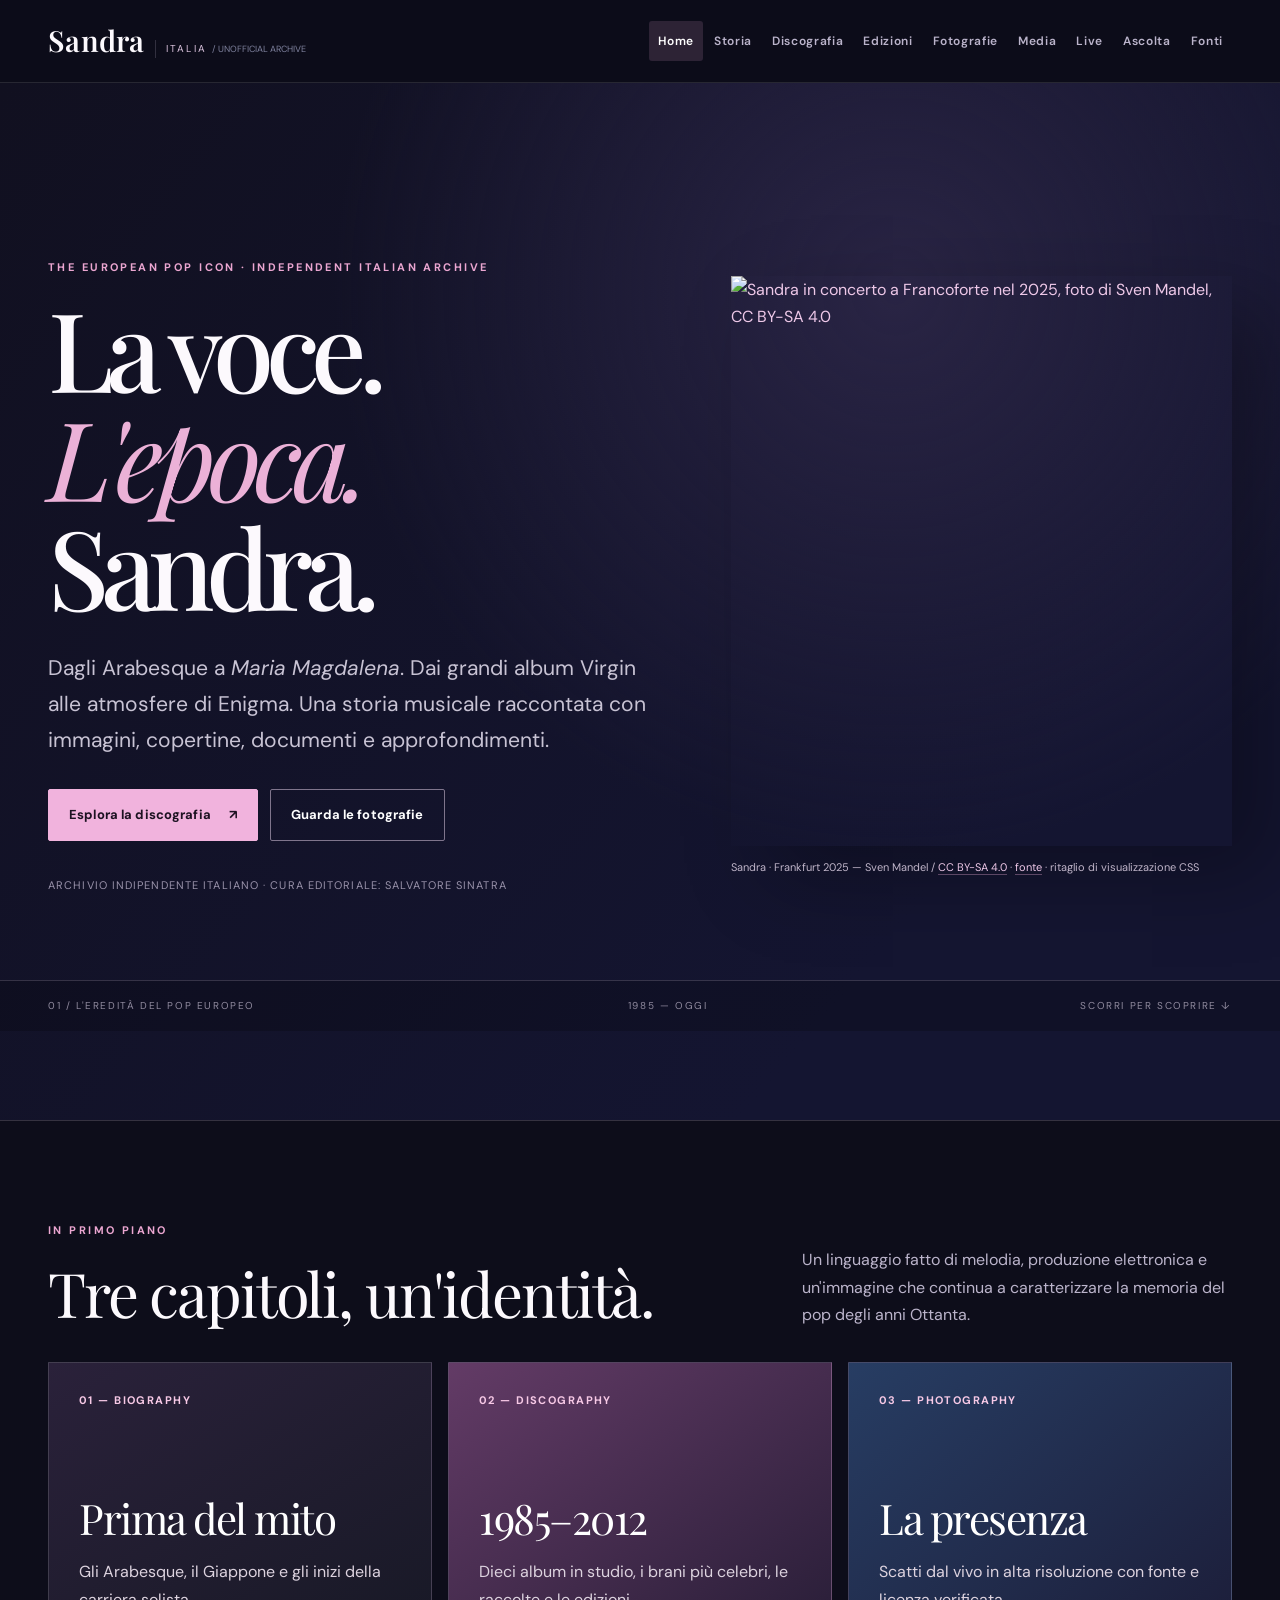
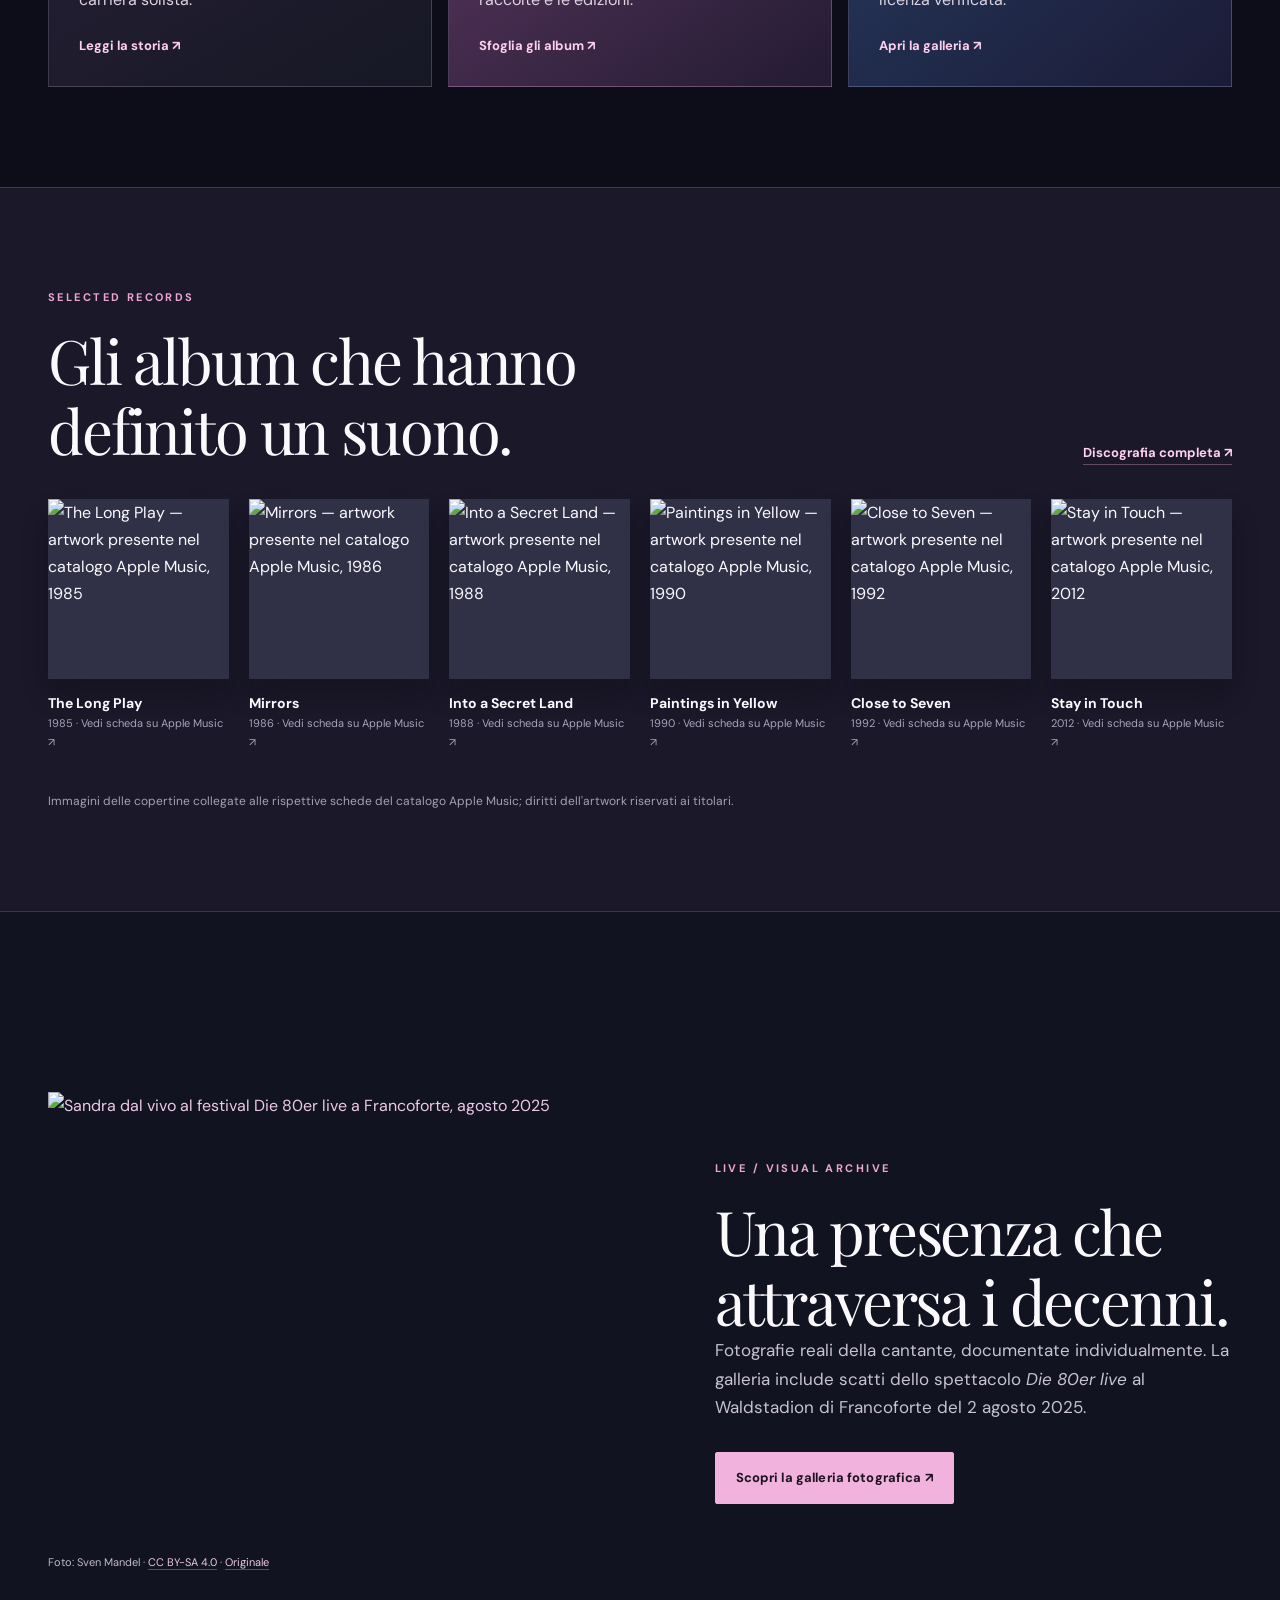
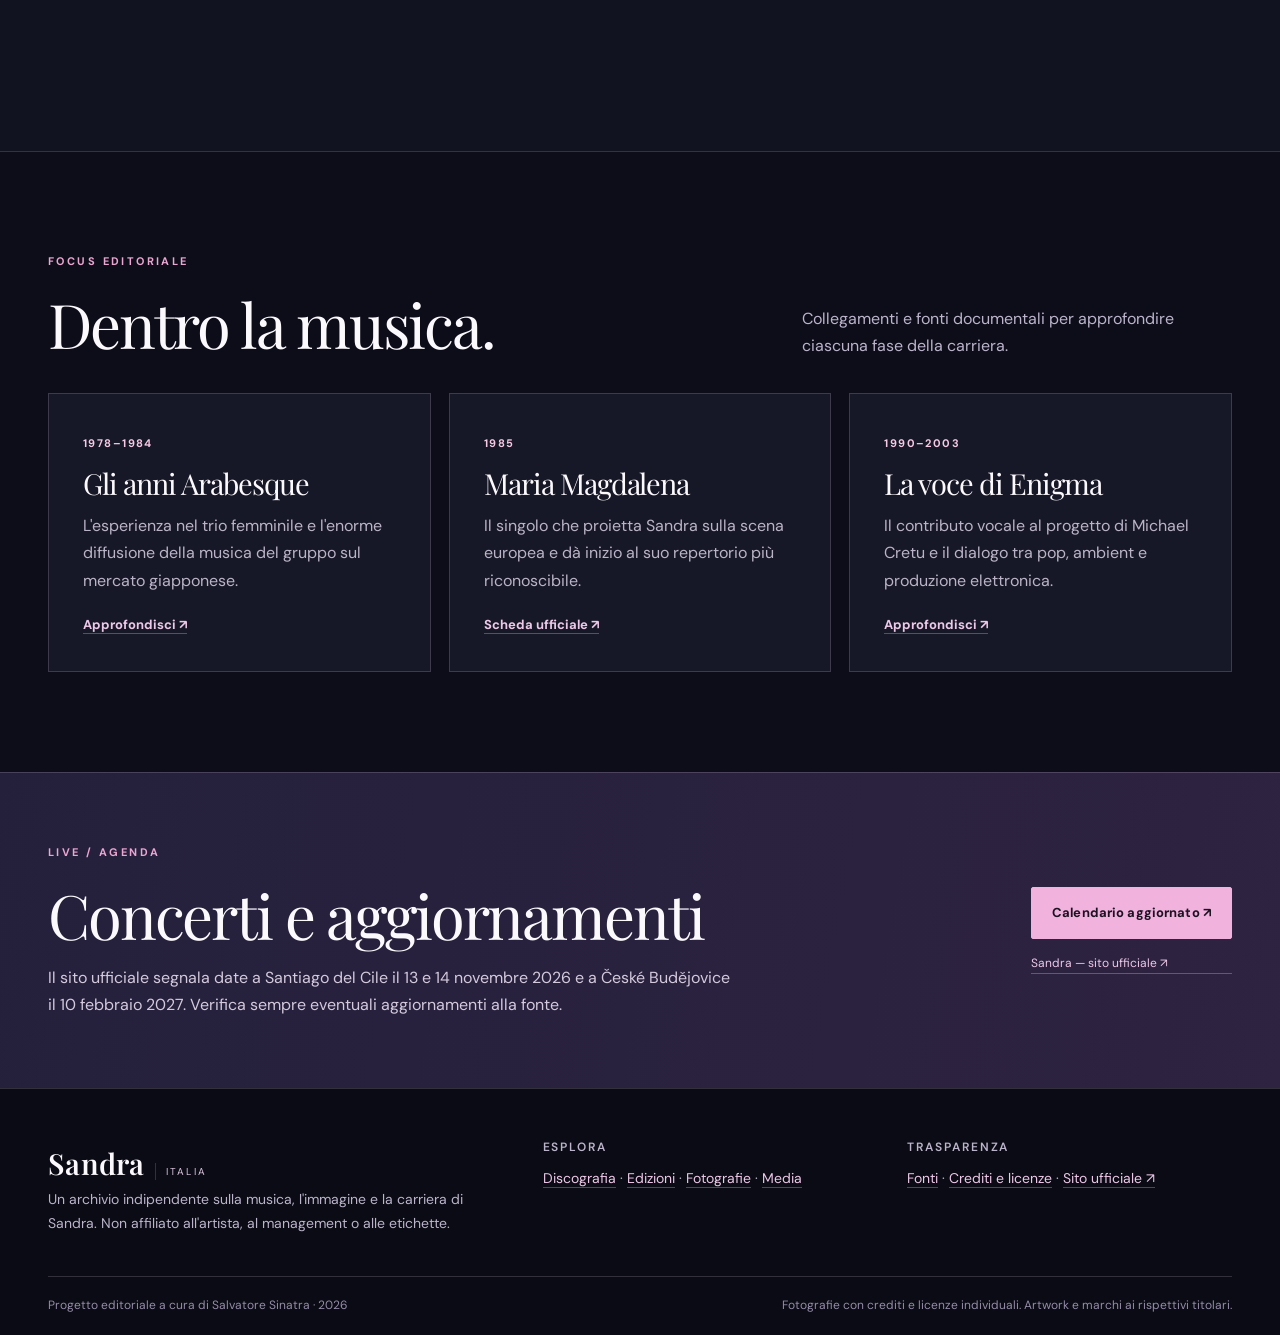
==== commit 8d778b1e: "fix: audit internal navigation, image credits, accessibility and Pages validation" ====
--- a/index.html
+++ b/index.html
@@ -1,4 +1,4 @@
-<!doctype html><html lang="it"><head><meta charset="utf-8"><meta name="viewport" content="width=device-width, initial-scale=1"><meta name="theme-color" content="#111025"><meta name="author" content="Salvatore Sinatra"><title>Home · La voce, il mito, le immagini — Sandra Italia</title><meta name="description" content="Sandra Italia: archivio editoriale illustrato della cantante tedesca. Fotografie Creative Commons verificate, discografia completa, storia, edizioni e concerti."><meta property="og:type" content="website"><meta property="og:locale" content="it_IT"><meta property="og:site_name" content="Sandra Italia"><meta property="og:title" content="Home · La voce, il mito, le immagini — Sandra Italia"><meta property="og:description" content="Sandra Italia: archivio editoriale illustrato della cantante tedesca. Fotografie Creative Commons verificate, discografia completa, storia, edizioni e concerti."><meta name="twitter:card" content="summary_large_image"><link rel="canonical" href="https://salvatoresinatra0001-ux.github.io/sandra-italia/index.html"><link rel="icon" href="./assets/img/favicon.svg" type="image/svg+xml"><link rel="preconnect" href="https://fonts.googleapis.com"><link rel="stylesheet" href="https://fonts.googleapis.com/css2?family=DM+Sans:wght@400;500;600;700&family=Playfair+Display:wght@400;500;600;700&display=swap"><link rel="stylesheet" href="./assets/css/style.css"></head><body class="redesign" data-site="sandra"><a class="skip" href="#main">Salta al contenuto</a><header class="site-head"><div class="wrap head-row"><a class="brand" href="./index.html" aria-label="Sandra Italia — Home"><span class="brand-name">Sandra</span><span class="brand-tag">Italia <em>/ Unofficial archive</em></span></a><button class="nav-toggle" type="button" aria-expanded="false" aria-controls="nav">Menu</button><nav id="nav" aria-label="Navigazione principale"><ul><li><a href="./index.html" aria-current="page">Home</a></li><li><a href="./biografia.html">Storia</a></li><li><a href="./discografia.html">Discografia</a></li><li><a href="./edizioni.html">Edizioni</a></li><li><a href="./fotografie.html">Fotografie</a></li><li><a href="./media.html">Media</a></li><li><a href="./concerti.html">Live</a></li><li><a href="./ascolta.html">Ascolta</a></li><li><a href="./fonti.html">Fonti</a></li></ul></nav></div></header>
+<!doctype html><html lang="it"><head><meta charset="utf-8"><meta name="viewport" content="width=device-width, initial-scale=1"><meta name="theme-color" content="#111025"><meta name="author" content="Salvatore Sinatra"><title>Home · La voce, il mito, le immagini — Sandra Italia</title><meta name="description" content="Sandra Italia: archivio editoriale illustrato della cantante tedesca. Fotografie Creative Commons verificate, discografia completa, storia, edizioni e concerti."><meta property="og:type" content="website"><meta property="og:locale" content="it_IT"><meta property="og:site_name" content="Sandra Italia"><meta property="og:title" content="Home · La voce, il mito, le immagini — Sandra Italia"><meta property="og:description" content="Sandra Italia: archivio editoriale illustrato della cantante tedesca. Fotografie Creative Commons verificate, discografia completa, storia, edizioni e concerti."><meta name="twitter:card" content="summary_large_image"><link rel="canonical" href="https://salvatoresinatra0001-ux.github.io/sandra-italia/index.html"><link rel="icon" href="./assets/img/favicon.svg" type="image/svg+xml"><link rel="preconnect" href="https://fonts.googleapis.com"><link rel="stylesheet" href="https://fonts.googleapis.com/css2?family=DM+Sans:wght@400;500;600;700&family=Playfair+Display:wght@400;500;600;700&display=swap"><link rel="stylesheet" href="./assets/css/style.css?v=3.1"></head><body class="redesign" data-site="sandra"><a class="skip" href="#main">Salta al contenuto</a><header class="site-head"><div class="wrap head-row"><a class="brand" href="./index.html" aria-label="Sandra Italia — Home"><span class="brand-name">Sandra</span><span class="brand-tag">Italia <em>/ Unofficial archive</em></span></a><button class="nav-toggle" type="button" aria-expanded="false" aria-controls="nav">Menu</button><nav id="nav" aria-label="Navigazione principale"><ul><li><a href="./index.html" aria-current="page">Home</a></li><li><a href="./biografia.html">Storia</a></li><li><a href="./discografia.html">Discografia</a></li><li><a href="./edizioni.html">Edizioni</a></li><li><a href="./fotografie.html">Fotografie</a></li><li><a href="./media.html">Media</a></li><li><a href="./concerti.html">Live</a></li><li><a href="./ascolta.html">Ascolta</a></li><li><a href="./fonti.html">Fonti</a></li></ul></nav></div></header>
 <main id="main">
 <section class="studio-hero"><div class="wrap studio-hero-grid"><div class="hero-copy"><p class="eyebrow">The European pop icon · Independent Italian archive</p><h1>La voce.<br><i>L'epoca.</i><br>Sandra.</h1><p class="lead">Dagli Arabesque a <em>Maria Magdalena</em>. Dai grandi album Virgin alle atmosfere di Enigma. Una storia musicale raccontata con immagini, copertine, documenti e approfondimenti.</p><div class="hero-buttons"><a class="btn editorial-btn" href="./discografia.html">Esplora la discografia <span>↗</span></a><a class="btn editorial-outline" href="./fotografie.html">Guarda le fotografie</a></div><p class="hero-caption">Archivio indipendente italiano · cura editoriale: Salvatore Sinatra</p></div><div class="hero-visual"><a href="https://commons.wikimedia.org/wiki/File:Sandra_-_2025214_202139_2025-08-02_Die_80er_live_-_Sven_-_1D_X_MK_II_-_1857_-_AK8I4029.jpg" target="_blank" rel="noopener"><img src="https://commons.wikimedia.org/wiki/Special:FilePath/Sandra%20-%202025214%20202139%202025-08-02%20Die%2080er%20live%20-%20Sven%20-%201D%20X%20MK%20II%20-%201857%20-%20AK8I4029.jpg?width=1280" alt="Sandra in concerto a Francoforte nel 2025, foto di Sven Mandel, CC BY-SA 4.0" fetchpriority="high"></a><span class="hero-photo-credit">Sandra · Frankfurt 2025 — Sven Mandel / <a href="https://creativecommons.org/licenses/by-sa/4.0/">CC BY-SA 4.0</a> · <a href="https://commons.wikimedia.org/wiki/File:Sandra_-_2025214_202139_2025-08-02_Die_80er_live_-_Sven_-_1D_X_MK_II_-_1857_-_AK8I4029.jpg" target="_blank" rel="noopener">fonte</a> · ritaglio di visualizzazione CSS</span></div></div><div class="hero-bottom"><div class="wrap hero-bottom-inner"><span>01 / L'eredità del pop europeo</span><span>1985 — Oggi</span><span>Scorri per scoprire ↓</span></div></div></section>
 <section class="feature-section wrap"><div class="split-head"><div><p class="eyebrow">In primo piano</p><h2>Tre capitoli, un'identità.</h2></div><p>Un linguaggio fatto di melodia, produzione elettronica e un'immagine che continua a caratterizzare la memoria del pop degli anni Ottanta.</p></div><div class="feature-grid">
@@ -10,4 +10,4 @@
 <section class="full-bleed-photo"><div class="wrap live-feature"><div class="live-preview"><a href="https://commons.wikimedia.org/wiki/File:Sandra_-_2025214_202653_2025-08-02_Die_80er_live_-_Sven_-_5DS_R_-_0840_-_5DSR0561.jpg" target="_blank" rel="noopener"><img src="https://commons.wikimedia.org/wiki/Special:FilePath/Sandra%20-%202025214%20202653%202025-08-02%20Die%2080er%20live%20-%20Sven%20-%205DS%20R%20-%200840%20-%205DSR0561.jpg?width=1280" loading="lazy" alt="Sandra dal vivo al festival Die 80er live a Francoforte, agosto 2025"></a><p>Foto: Sven Mandel · <a href="https://creativecommons.org/licenses/by-sa/4.0/">CC BY-SA 4.0</a> · <a href="https://commons.wikimedia.org/wiki/File:Sandra_-_2025214_202653_2025-08-02_Die_80er_live_-_Sven_-_5DS_R_-_0840_-_5DSR0561.jpg" target="_blank" rel="noopener">Originale</a></p></div><div class="live-info"><p class="eyebrow">Live / Visual archive</p><h2>Una presenza che attraversa i decenni.</h2><p>Fotografie reali della cantante, documentate individualmente. La galleria include scatti dello spettacolo <em>Die 80er live</em> al Waldstadion di Francoforte del 2 agosto 2025.</p><a class="btn editorial-btn" href="./fotografie.html">Scopri la galleria fotografica ↗</a></div></div></section>
 <section class="wrap story-grid-section"><div class="split-head"><div><p class="eyebrow">Focus editoriale</p><h2>Dentro la musica.</h2></div><p>Collegamenti e fonti documentali per approfondire ciascuna fase della carriera.</p></div><div class="story-grid"><article><span class="story-year">1978–1984</span><h3>Gli anni Arabesque</h3><p>L'esperienza nel trio femminile e l'enorme diffusione della musica del gruppo sul mercato giapponese.</p><a href="./biografia.html">Approfondisci ↗</a></article><article><span class="story-year">1985</span><h3>Maria Magdalena</h3><p>Il singolo che proietta Sandra sulla scena europea e dà inizio al suo repertorio più riconoscibile.</p><a href="https://sandra-music.com/discography/1985-ill-never-be-maria-magdalena/" target="_blank" rel="noopener">Scheda ufficiale ↗</a></article><article><span class="story-year">1990–2003</span><h3>La voce di Enigma</h3><p>Il contributo vocale al progetto di Michael Cretu e il dialogo tra pop, ambient e produzione elettronica.</p><a href="./biografia.html">Approfondisci ↗</a></article></div></section>
 <section class="news-band"><div class="wrap"><div><p class="eyebrow">Live / Agenda</p><h2>Concerti e aggiornamenti</h2><p>Il sito ufficiale segnala date a Santiago del Cile il 13 e 14 novembre 2026 e a České Budějovice il 10 febbraio 2027. Verifica sempre eventuali aggiornamenti alla fonte.</p></div><div><a class="btn editorial-btn" href="./concerti.html">Calendario aggiornato ↗</a><a class="external-small" href="https://sandra-music.com/" target="_blank" rel="noopener">Sandra — sito ufficiale ↗</a></div></div></section>
-</main><footer class="site-footer editorial-footer"><div class="wrap"><div class="footer-main"><div><a class="brand footer-brand" href="./index.html"><span class="brand-name">Sandra</span><span class="brand-tag">Italia</span></a><p>Un archivio indipendente sulla musica, l'immagine e la carriera di Sandra. Non affiliato all'artista, al management o alle etichette.</p></div><div><h4>Esplora</h4><p><a href="./discografia.html">Discografia</a> · <a href="./edizioni.html">Edizioni</a> · <a href="./fotografie.html">Fotografie</a> · <a href="./media.html">Media</a></p></div><div><h4>Trasparenza</h4><p><a href="./fonti.html">Fonti</a> · <a href="./crediti-foto.html">Crediti e licenze</a> · <a href="https://sandra-music.com/" target="_blank" rel="noopener">Sito ufficiale ↗</a></p></div></div><div class="foot-bottom"><span>Progetto editoriale a cura di Salvatore Sinatra · 2026</span><span>Fotografie con crediti e licenze individuali. Artwork e marchi ai rispettivi titolari.</span></div></div></footer><script src="./assets/js/site.js" defer></script></body></html>+</main><footer class="site-footer editorial-footer"><div class="wrap"><div class="footer-main"><div><a class="brand footer-brand" href="./index.html"><span class="brand-name">Sandra</span><span class="brand-tag">Italia</span></a><p>Un archivio indipendente sulla musica, l'immagine e la carriera di Sandra. Non affiliato all'artista, al management o alle etichette.</p></div><div><h4>Esplora</h4><p><a href="./discografia.html">Discografia</a> · <a href="./edizioni.html">Edizioni</a> · <a href="./fotografie.html">Fotografie</a> · <a href="./media.html">Media</a></p></div><div><h4>Trasparenza</h4><p><a href="./fonti.html">Fonti</a> · <a href="./crediti-foto.html">Crediti e licenze</a> · <a href="https://sandra-music.com/" target="_blank" rel="noopener">Sito ufficiale ↗</a></p></div></div><div class="foot-bottom"><span>Progetto editoriale a cura di Salvatore Sinatra · 2026</span><span>Fotografie con crediti e licenze individuali. Artwork e marchi ai rispettivi titolari.</span></div></div></footer><script src="./assets/js/site.js?v=3.1" defer></script></body></html>
--- a/assets/css/style.css
+++ b/assets/css/style.css
@@ -293,7 +293,7 @@
 .site-head{background:rgba(13,13,26,.94);border-bottom:1px solid rgba(255,255,255,.11);backdrop-filter:blur(24px)}.head-row{min-height:82px;gap:10px}.brand-name{font-size:29px;font-family:var(--display);font-weight:600}.brand-tag{color:#ddc5df}.brand-tag em{font-size:9px;color:#7f829e;letter-spacing:0;font-style:normal}
 nav a{font-size:12px;font-weight:600;letter-spacing:.055em;border-radius:3px;padding:10px 9px}nav a[aria-current="page"]{color:#fff;background:rgba(236,170,213,.15)}
 .site-footer{background:#0a0b14;border-top:1px solid var(--line)}.site-footer .brand{display:inline-flex}.editorial-footer{padding:50px 0 20px}.footer-main{display:grid;grid-template-columns:1.4fr 1fr 1fr;gap:40px}.footer-main p{color:var(--muted);font-size:14px}.footer-main h4{font:600 12px var(--body);text-transform:uppercase;letter-spacing:.16em}.foot-bottom{margin-top:40px;padding-top:18px;border-top:1px solid var(--line);display:flex;justify-content:space-between;gap:20px;color:#958ca9;font-size:12px}
-.studio-hero{background:radial-gradient(circle at 70% 20%,#292444 0,transparent 46%),linear-gradient(130deg,#111020,#141531 75%);overflow:hidden}.studio-hero-grid{min-height:690px;display:grid;grid-template-columns:1fr .82fr;align-items:center;gap:6%;padding-block:85px}.eyebrow{margin:0 0 18px;font-size:11px;text-transform:uppercase;letter-spacing:.22em;color:#eba6d1;font-weight:700}.studio-hero h1{font-size:clamp(63px,8.6vw,144px);margin:0;line-height:.99;letter-spacing:-.075em;font-weight:500}.studio-hero h1 i,.editorial-page-intro h1 i{font-weight:400;color:#ebb1d7}.studio-hero .lead{margin:30px 0;font-size:clamp(17px,1.65vw,22px);line-height:1.7;max-width:640px;color:#c8c3d4}.hero-buttons{display:flex;gap:12px;flex-wrap:wrap}.btn.editorial-btn,.btn.editorial-outline{border-radius:2px;font-weight:700;font-size:13px;letter-spacing:.01em;padding:14px 20px;display:inline-flex;gap:18px;align-items:center;justify-content:center;min-height:49px}.editorial-btn{background:#f1b3dd!important;color:#1c1221!important;border:1px solid #f1b3dd!important}.editorial-btn:hover{background:#fff!important;color:#18111e!important}.editorial-outline{border:1px solid #7f758c!important;color:#fff!important;background:transparent!important}.editorial-outline:hover{border-color:#fff!important}.hero-caption{color:#9992aa;font-size:11px;letter-spacing:.1em;text-transform:uppercase;margin:35px 0 0}.hero-visual{position:relative;min-width:0}.hero-visual>a{display:block;overflow:hidden;border:0;box-shadow:40px 30px 80px rgba(0,0,0,.3)}.hero-visual img{height:570px;width:100%;object-fit:cover;object-position:center;filter:saturate(.86) contrast(1.05);transition:transform .7s}.hero-visual>a:hover img{transform:scale(1.025)}.hero-photo-credit{display:block;padding-top:12px;font-size:11px;color:#bfb4c8}.hero-bottom{border-top:1px solid var(--line);background:rgba(0,0,0,.2)}.hero-bottom-inner{min-height:50px;display:flex;align-items:center;justify-content:space-between;color:#918b9f;text-transform:uppercase;font-size:10px;letter-spacing:.16em}
+.studio-hero{background:radial-gradient(circle at 70% 20%,#292444 0,transparent 46%),linear-gradient(130deg,#111020,#141531 75%);overflow:hidden}.studio-hero-grid{min-height:690px;display:grid;grid-template-columns:1fr .82fr;align-items:center;gap:6%;padding-block:85px}.eyebrow{margin:0 0 18px;font-size:11px;text-transform:uppercase;letter-spacing:.22em;color:#eba6d1;font-weight:700}.studio-hero h1{font-size:clamp(63px,8.6vw,144px);margin:0;line-height:.99;letter-spacing:-.075em;font-weight:500}.studio-hero h1 i,.editorial-page-intro h1 i{font-weight:400;color:#ebb1d7}.studio-hero .lead{margin:30px 0;font-size:clamp(17px,1.65vw,22px);line-height:1.7;max-width:640px;color:#c8c3d4}.hero-buttons{display:flex;gap:12px;flex-wrap:wrap}.btn.editorial-btn,.btn.editorial-outline{border-radius:2px;font-weight:700;font-size:13px;letter-spacing:.01em;padding:14px 20px;display:inline-flex;gap:18px;align-items:center;justify-content:center;min-height:49px}.editorial-btn{background:#f1b3dd!important;color:#1c1221!important;border:1px solid #f1b3dd!important}.editorial-btn:hover{background:#fff!important;color:#18111e!important}.editorial-outline{border:1px solid #7f758c!important;color:#fff!important;background:transparent!important}.editorial-outline:hover{border-color:#fff!important}.hero-caption{color:#9992aa;font-size:11px;letter-spacing:.1em;text-transform:uppercase;margin:35px 0 0}.hero-visual{position:relative;min-width:0}.hero-visual>a{display:block;overflow:hidden;border:0;box-shadow:40px 30px 80px rgba(0,0,0,.3)}.hero-visual img{height:570px;width:100%;object-fit:cover;object-position:center;transition:transform .7s}.hero-visual>a:hover img{transform:scale(1.025)}.hero-photo-credit{display:block;padding-top:12px;font-size:11px;color:#bfb4c8}.hero-bottom{border-top:1px solid var(--line);background:rgba(0,0,0,.2)}.hero-bottom-inner{min-height:50px;display:flex;align-items:center;justify-content:space-between;color:#918b9f;text-transform:uppercase;font-size:10px;letter-spacing:.16em}
 .split-head{display:flex;align-items:end;justify-content:space-between;gap:40px;margin:0 0 34px}.split-head h2{margin:0;max-width:730px}.split-head>p{max-width:430px;color:var(--muted);margin:0}.feature-section,.story-grid-section,.photo-gallery-section,.editions-content,.edition-path,.editorial-explain{padding-top:100px;padding-bottom:100px}.feature-grid{display:grid;grid-template-columns:repeat(3,1fr);gap:16px}.feature-card{min-height:325px;background:linear-gradient(150deg,#2a213a,#161824);padding:28px 30px;display:flex;flex-direction:column;justify-content:space-between;border:1px solid var(--line);color:white!important;text-decoration:none!important;transition:transform .25s,border-color .25s}.feature-card:hover{transform:translateY(-5px);border-color:#edbbdc}.feature-card-pink{background:linear-gradient(145deg,#633b66,#231b33)}.feature-card-blue{background:linear-gradient(140deg,#273d63,#1b1b36)}.feature-index,.story-year{font-size:11px;font-weight:700;letter-spacing:.13em;text-transform:uppercase;color:#f7c9e6}.feature-card h3{font-size:42px;margin:0 0 16px}.feature-card p{color:#ddd3df;max-width:330px;margin-bottom:18px}.text-arrow{font-weight:700;font-size:13px;color:#ffd0ee!important}
 .editorial-albums{padding:100px 0;background:#1a1829}.album-gallery{display:grid;grid-template-columns:repeat(6,minmax(0,1fr));gap:20px}.album-tile{display:block;border:0;color:inherit!important}.album-tile img{display:block;aspect-ratio:1/1;object-fit:cover;width:100%;background:#303047;box-shadow:0 16px 26px #0003;transition:transform .3s}.album-tile:hover img{transform:translateY(-5px)}.album-tile-info{display:block;padding:14px 0}.album-tile b{display:block;font-size:14px;line-height:1.5}.album-tile small{display:block;color:#a9a3bb;font-size:11px}.microcopy{font-size:12px;color:#a7a0b4;margin:25px 0}
 .full-bleed-photo{background:#111420}.live-feature{display:grid;grid-template-columns:1.05fr .95fr;gap:8%;align-items:center;padding-top:90px;padding-bottom:90px}.live-preview img{width:100%;aspect-ratio:1.24/1;object-fit:cover}.live-preview>a{border:0}.live-preview p{font-size:11px;color:#c3b8cb}.live-info h2{margin-top:0}.live-info>p:not(.eyebrow){font-size:17px;color:#c8c2d1;margin-bottom:30px}.story-grid,.edition-grid{display:grid;grid-template-columns:repeat(3,1fr);gap:18px}.story-grid article,.edition-grid article{background:#171827;padding:34px;border:1px solid var(--line)}.story-grid h3,.edition-grid h3{font-size:29px;margin:12px 0}.story-grid p,.edition-grid p{color:#bbb4c8}.story-grid a,.resource-links a{font-size:13px;font-weight:700}.news-band{padding:70px 0;background:linear-gradient(100deg,#24203b,#2e2341)}.news-band>.wrap{display:flex;align-items:center;justify-content:space-between;gap:50px}.news-band h2{margin:0 0 14px}.news-band p:not(.eyebrow){max-width:690px;color:#d4cadd}.news-band .external-small{display:block;font-size:12px;margin-top:14px}
@@ -303,3 +303,10 @@
 @media(max-width:1180px){.head-row{min-height:74px}.brand-tag em{display:none}.album-gallery{grid-template-columns:repeat(3,1fr)}.editions-content .album-gallery{grid-template-columns:repeat(4,1fr)}}
 @media(max-width:920px){.studio-hero-grid{grid-template-columns:1fr;gap:35px;min-height:0;padding-block:60px}.hero-visual img{height:530px}.nav-toggle{display:block}nav{display:none}nav.open{display:block}.feature-grid{grid-template-columns:1fr 1fr}.studio-hero h1{font-size:clamp(62px,13vw,105px)}.footer-main{grid-template-columns:1fr 1fr}.photo-gallery-grid{grid-template-columns:repeat(2,1fr)}.wide-photo img{height:580px}.live-feature{grid-template-columns:1fr;gap:25px}.news-band>.wrap{align-items:start;flex-direction:column}}
 @media(max-width:650px){.editorial-page-intro{padding:75px 0 40px}.studio-hero-grid{padding-top:55px}.hero-visual img{height:390px}.hero-bottom-inner span:nth-child(2){display:none}.split-head{display:block}.split-head>p{margin-top:15px}.feature-section,.story-grid-section,.photo-gallery-section,.editions-content,.edition-path,.editorial-explain,.editorial-albums{padding-top:60px;padding-bottom:60px}.feature-grid,.story-grid,.edition-grid,.footer-main{grid-template-columns:1fr}.feature-card{min-height:235px}.album-gallery,.editions-content .album-gallery{grid-template-columns:repeat(2,minmax(0,1fr));gap:16px}.photo-gallery-grid{grid-template-columns:1fr}.editorial-photo.wide-photo{grid-column:auto;grid-row:auto}.editorial-photo img,.wide-photo img{height:270px}.page-statbar{display:block}.page-statbar span{display:block;margin-bottom:6px}.edition-resource{display:block}.credit-line{grid-template-columns:25px 1fr}.credit-line>a{grid-column:2}.tour-row{grid-template-columns:65px 1fr;gap:16px}.tour-row>a{grid-column:2}.foot-bottom{display:block}.hero-bottom-inner{font-size:9px}.editorial-page-intro h1{font-size:56px}.studio-hero h1{font-size:68px}}
+
+/* Audit 2026-10-16: headings and historical gallery */
+body:not(.redesign) .sec-head h1{font-family:var(--display);font-weight:400;font-size:clamp(36px,4.8vw,60px);line-height:1.12;letter-spacing:-.04em;margin:0}
+.biography-photos{padding-top:55px;padding-bottom:85px;border-top:1px solid var(--line)}
+.biography-photos .photo-gallery-grid,.archive-extra .photo-gallery-grid{grid-template-columns:repeat(2,minmax(0,1fr))}
+.biography-photos .editorial-photo img,.archive-extra .editorial-photo img{height:440px;object-fit:contain;background:#131324}
+@media(max-width:650px){.biography-photos .photo-gallery-grid,.archive-extra .photo-gallery-grid{grid-template-columns:1fr}.biography-photos .editorial-photo img,.archive-extra .editorial-photo img{height:auto;max-height:580px;object-fit:contain}}
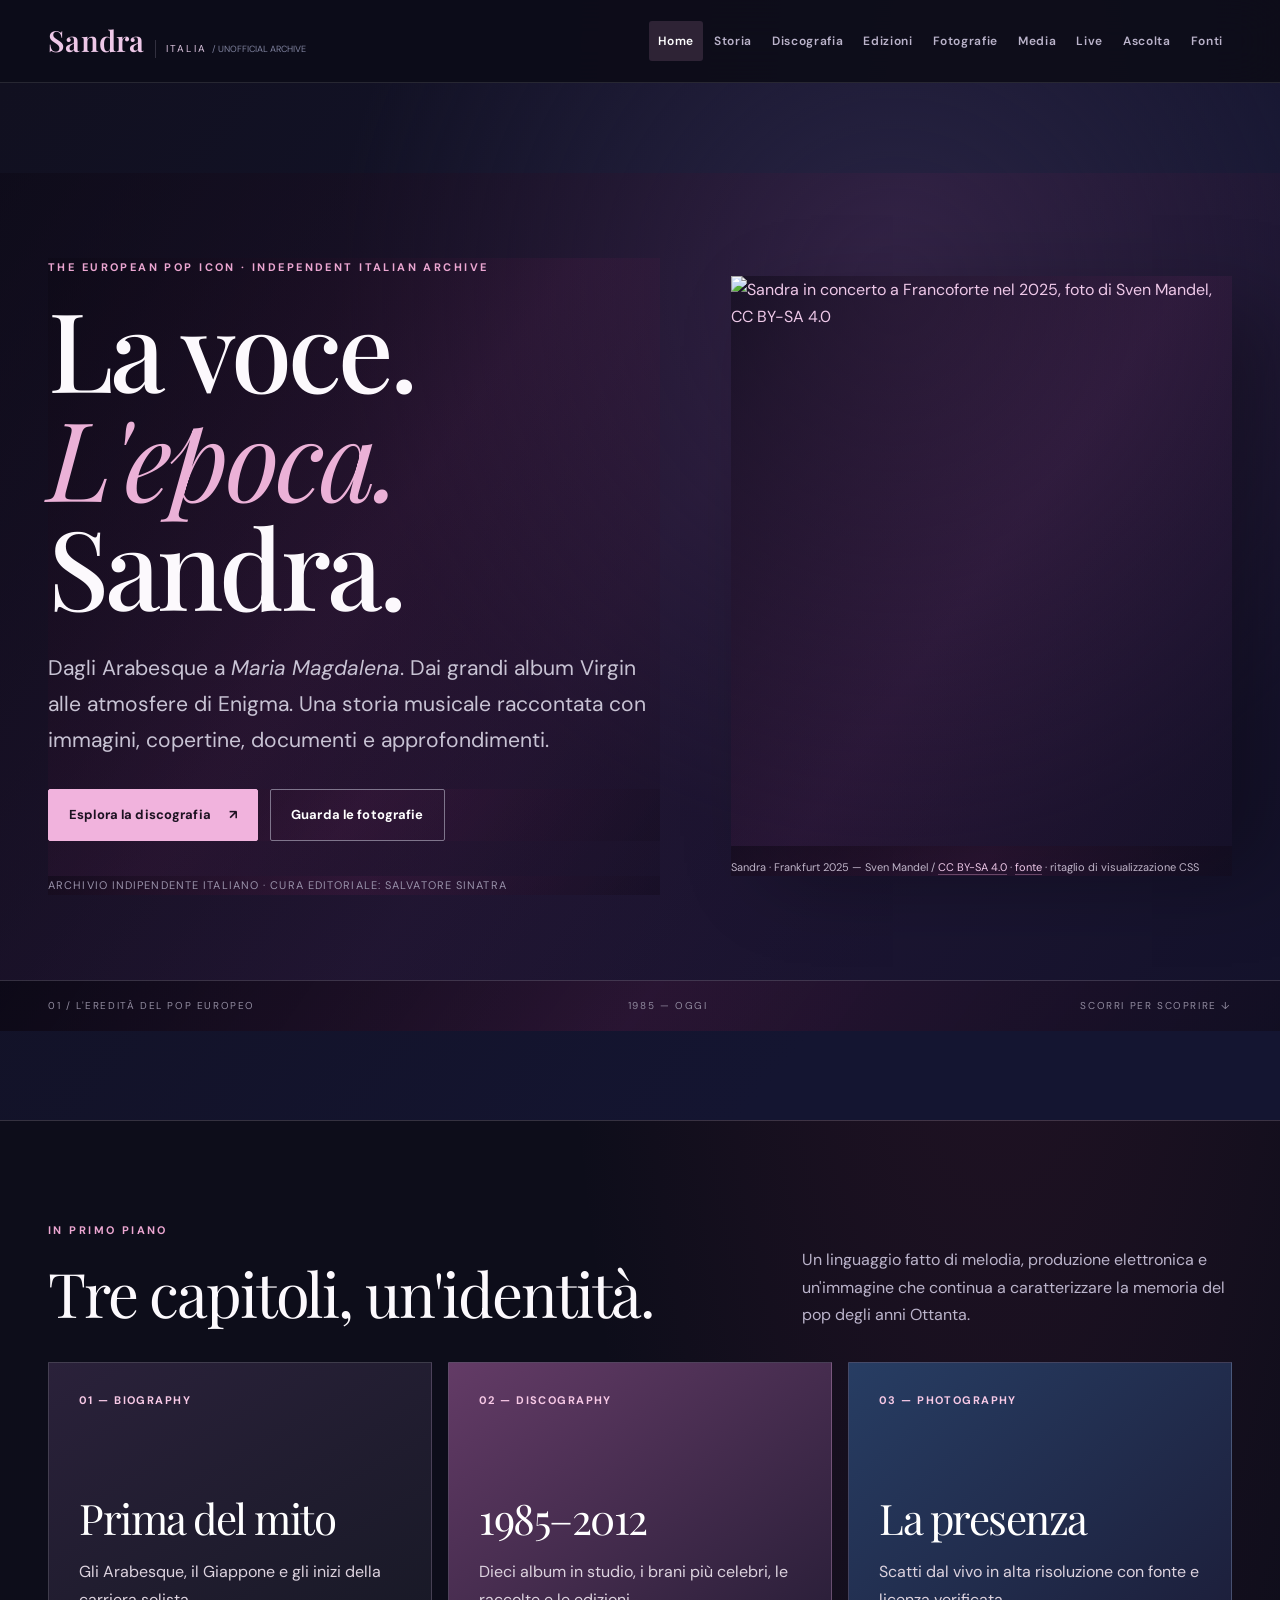
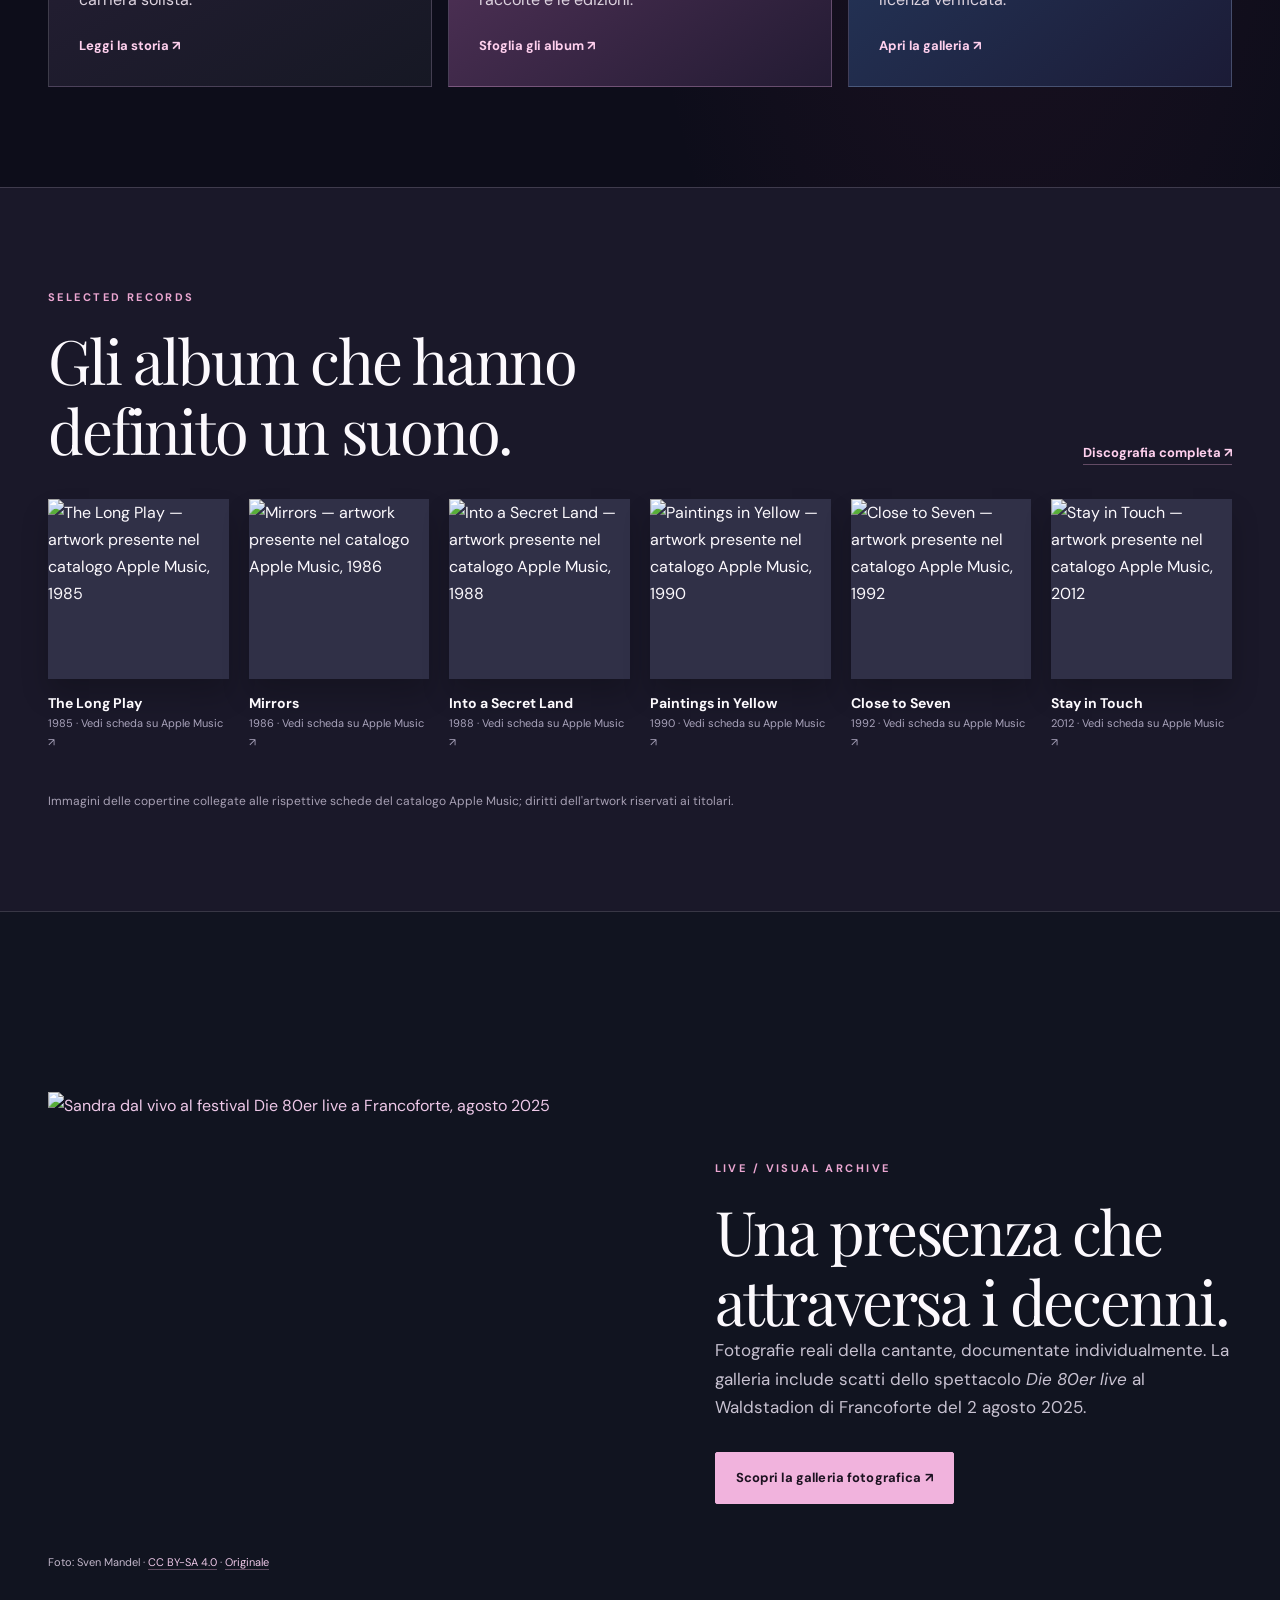
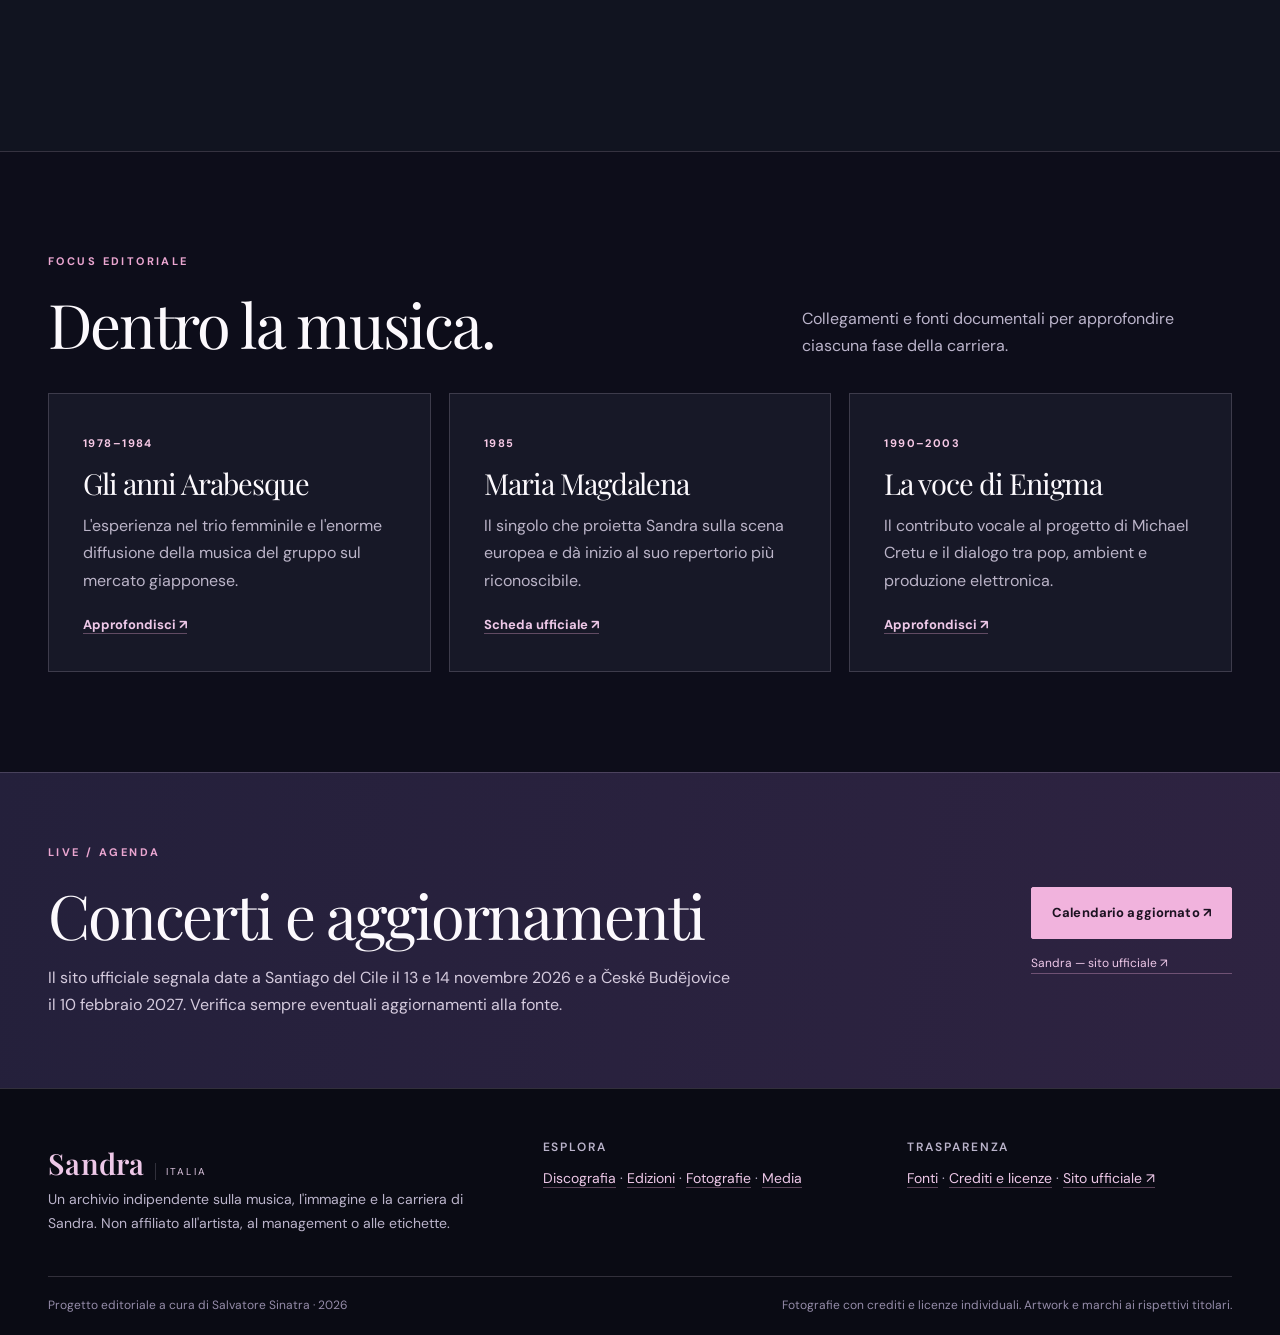
==== commit b8cb23f0: "Consolidate SEO metadata and structured site identity" ====
--- a/index.html
+++ b/index.html
@@ -1,4 +1,9 @@
-<!doctype html><html lang="it"><head><meta charset="utf-8"><meta name="viewport" content="width=device-width, initial-scale=1"><meta name="theme-color" content="#111025"><meta name="author" content="Salvatore Sinatra"><title>Home · La voce, il mito, le immagini — Sandra Italia</title><meta name="description" content="Sandra Italia: archivio editoriale illustrato della cantante tedesca. Fotografie Creative Commons verificate, discografia completa, storia, edizioni e concerti."><meta property="og:type" content="website"><meta property="og:locale" content="it_IT"><meta property="og:site_name" content="Sandra Italia"><meta property="og:title" content="Home · La voce, il mito, le immagini — Sandra Italia"><meta property="og:description" content="Sandra Italia: archivio editoriale illustrato della cantante tedesca. Fotografie Creative Commons verificate, discografia completa, storia, edizioni e concerti."><meta name="twitter:card" content="summary_large_image"><link rel="canonical" href="https://salvatoresinatra0001-ux.github.io/sandra-italia/index.html"><link rel="icon" href="./assets/img/favicon.svg" type="image/svg+xml"><link rel="preconnect" href="https://fonts.googleapis.com"><link rel="stylesheet" href="https://fonts.googleapis.com/css2?family=DM+Sans:wght@400;500;600;700&family=Playfair+Display:wght@400;500;600;700&display=swap"><link rel="stylesheet" href="./assets/css/style.css?v=3.1"></head><body class="redesign" data-site="sandra"><a class="skip" href="#main">Salta al contenuto</a><header class="site-head"><div class="wrap head-row"><a class="brand" href="./index.html" aria-label="Sandra Italia — Home"><span class="brand-name">Sandra</span><span class="brand-tag">Italia <em>/ Unofficial archive</em></span></a><button class="nav-toggle" type="button" aria-expanded="false" aria-controls="nav">Menu</button><nav id="nav" aria-label="Navigazione principale"><ul><li><a href="./index.html" aria-current="page">Home</a></li><li><a href="./biografia.html">Storia</a></li><li><a href="./discografia.html">Discografia</a></li><li><a href="./edizioni.html">Edizioni</a></li><li><a href="./fotografie.html">Fotografie</a></li><li><a href="./media.html">Media</a></li><li><a href="./concerti.html">Live</a></li><li><a href="./ascolta.html">Ascolta</a></li><li><a href="./fonti.html">Fonti</a></li></ul></nav></div></header>
+<!doctype html><html lang="it"><head><meta charset="utf-8"><meta name="viewport" content="width=device-width, initial-scale=1"><meta name="theme-color" content="#111025"><meta name="author" content="Salvatore Sinatra"><title>Home · La voce, il mito, le immagini — Sandra Italia</title><meta name="description" content="Sandra Italia: archivio editoriale illustrato della cantante tedesca. Fotografie Creative Commons verificate, discografia completa, storia, edizioni e concerti."><meta property="og:type" content="website"><meta property="og:locale" content="it_IT"><meta property="og:site_name" content="Sandra Italia"><meta property="og:title" content="Home · La voce, il mito, le immagini — Sandra Italia"><meta property="og:description" content="Sandra Italia: archivio editoriale illustrato della cantante tedesca. Fotografie Creative Commons verificate, discografia completa, storia, edizioni e concerti."><meta name="twitter:card" content="summary_large_image"><link rel="canonical" href="https://salvatoresinatra0001-ux.github.io/sandra-italia/index.html"><link rel="icon" href="./assets/img/favicon.svg" type="image/svg+xml"><link rel="preconnect" href="https://fonts.googleapis.com"><link rel="stylesheet" href="https://fonts.googleapis.com/css2?family=DM+Sans:wght@400;500;600;700&family=Playfair+Display:wght@400;500;600;700&display=swap"><link rel="stylesheet" href="./assets/css/style.css?v=3.1">  <meta name="robots" content="index,follow,max-image-preview:large">
+  <meta property="og:url" content="og:url">
+  <meta name="twitter:title" content="Home · La voce, il mito, le immagini — Sandra Italia">
+  <meta name="twitter:description" content="Sandra Italia: archivio editoriale illustrato della cantante tedesca. Fotografie Creative Commons verificate, discografia completa, storia, edizioni e concerti.">
+  <script type="application/ld+json">{"@context":"https://schema.org","@type":"WebSite","name":"Home · La voce, il mito, le immagini — Sandra Italia","url":"https://salvatoresinatra0001-ux.github.io/sandra-italia/index.html","description":"Sandra Italia: archivio editoriale illustrato della cantante tedesca. Fotografie Creative Commons verificate, discografia completa, storia, edizioni e concerti.","inLanguage":"it-IT"}</script>
+</head><body class="redesign" data-site="sandra"><a class="skip" href="#main">Salta al contenuto</a><header class="site-head"><div class="wrap head-row"><a class="brand" href="./index.html" aria-label="Sandra Italia — Home"><span class="brand-name">Sandra</span><span class="brand-tag">Italia <em>/ Unofficial archive</em></span></a><button class="nav-toggle" type="button" aria-expanded="false" aria-controls="nav">Menu</button><nav id="nav" aria-label="Navigazione principale"><ul><li><a href="./index.html" aria-current="page">Home</a></li><li><a href="./biografia.html">Storia</a></li><li><a href="./discografia.html">Discografia</a></li><li><a href="./edizioni.html">Edizioni</a></li><li><a href="./fotografie.html">Fotografie</a></li><li><a href="./media.html">Media</a></li><li><a href="./concerti.html">Live</a></li><li><a href="./ascolta.html">Ascolta</a></li><li><a href="./fonti.html">Fonti</a></li></ul></nav></div></header>
 <main id="main">
 <section class="studio-hero"><div class="wrap studio-hero-grid"><div class="hero-copy"><p class="eyebrow">The European pop icon · Independent Italian archive</p><h1>La voce.<br><i>L'epoca.</i><br>Sandra.</h1><p class="lead">Dagli Arabesque a <em>Maria Magdalena</em>. Dai grandi album Virgin alle atmosfere di Enigma. Una storia musicale raccontata con immagini, copertine, documenti e approfondimenti.</p><div class="hero-buttons"><a class="btn editorial-btn" href="./discografia.html">Esplora la discografia <span>↗</span></a><a class="btn editorial-outline" href="./fotografie.html">Guarda le fotografie</a></div><p class="hero-caption">Archivio indipendente italiano · cura editoriale: Salvatore Sinatra</p></div><div class="hero-visual"><a href="https://commons.wikimedia.org/wiki/File:Sandra_-_2025214_202139_2025-08-02_Die_80er_live_-_Sven_-_1D_X_MK_II_-_1857_-_AK8I4029.jpg" target="_blank" rel="noopener"><img src="https://commons.wikimedia.org/wiki/Special:FilePath/Sandra%20-%202025214%20202139%202025-08-02%20Die%2080er%20live%20-%20Sven%20-%201D%20X%20MK%20II%20-%201857%20-%20AK8I4029.jpg?width=1280" alt="Sandra in concerto a Francoforte nel 2025, foto di Sven Mandel, CC BY-SA 4.0" fetchpriority="high"></a><span class="hero-photo-credit">Sandra · Frankfurt 2025 — Sven Mandel / <a href="https://creativecommons.org/licenses/by-sa/4.0/">CC BY-SA 4.0</a> · <a href="https://commons.wikimedia.org/wiki/File:Sandra_-_2025214_202139_2025-08-02_Die_80er_live_-_Sven_-_1D_X_MK_II_-_1857_-_AK8I4029.jpg" target="_blank" rel="noopener">fonte</a> · ritaglio di visualizzazione CSS</span></div></div><div class="hero-bottom"><div class="wrap hero-bottom-inner"><span>01 / L'eredità del pop europeo</span><span>1985 — Oggi</span><span>Scorri per scoprire ↓</span></div></div></section>
 <section class="feature-section wrap"><div class="split-head"><div><p class="eyebrow">In primo piano</p><h2>Tre capitoli, un'identità.</h2></div><p>Un linguaggio fatto di melodia, produzione elettronica e un'immagine che continua a caratterizzare la memoria del pop degli anni Ottanta.</p></div><div class="feature-grid">
--- a/assets/css/style.css
+++ b/assets/css/style.css
@@ -1,13 +1,13 @@
 :root {
-  --ground: #0a1024;
-  --surface: #121a36;
-  --surface-2: #17203f;
-  --line: #2b3760;
-  --ink: #f3ecdd;
-  --muted: #a39c8a;
-  --accent: #d4a93c;
-  --accent-soft: #ecd79a;
-  --accent-2: #79b2a8;
+  --ground: #0c0815;
+  --surface: #1b1127;
+  --surface-2: #281930;
+  --line: #614057;
+  --ink: #fff5f5;
+  --muted: #ceb7bf;
+  --accent: #da7299;
+  --accent-soft: #ffd3df;
+  --accent-2: #b889d4;
   --display: 'Marcellus', Georgia, serif;
   --body: 'Karla', system-ui, sans-serif;
   --wrap: 1180px;
@@ -310,3 +310,11 @@
 .biography-photos .photo-gallery-grid,.archive-extra .photo-gallery-grid{grid-template-columns:repeat(2,minmax(0,1fr))}
 .biography-photos .editorial-photo img,.archive-extra .editorial-photo img{height:440px;object-fit:contain;background:#131324}
 @media(max-width:650px){.biography-photos .photo-gallery-grid,.archive-extra .photo-gallery-grid{grid-template-columns:1fr}.biography-photos .editorial-photo img,.archive-extra .editorial-photo img{height:auto;max-height:580px;object-fit:contain}}
+
+/* Sandra editorial v4: wine, rose and ultraviolet gradient system */
+body.redesign{background:radial-gradient(ellipse at 78% 7%,rgba(161,51,98,.18),transparent 33%),var(--ground)}
+body.redesign .site-head{background:color-mix(in srgb,var(--ground) 94%,transparent)}
+body.redesign h1,body.redesign h2{letter-spacing:-.035em}
+body.redesign .brand-name{color:var(--accent-soft)}
+body.redesign .hero,body.redesign [class*="hero-"]{background-image:linear-gradient(125deg,rgba(12,8,21,.55),rgba(98,30,79,.17),rgba(19,12,31,.32))}
+body.redesign a:focus-visible{outline:2px solid var(--accent-soft);outline-offset:4px}
